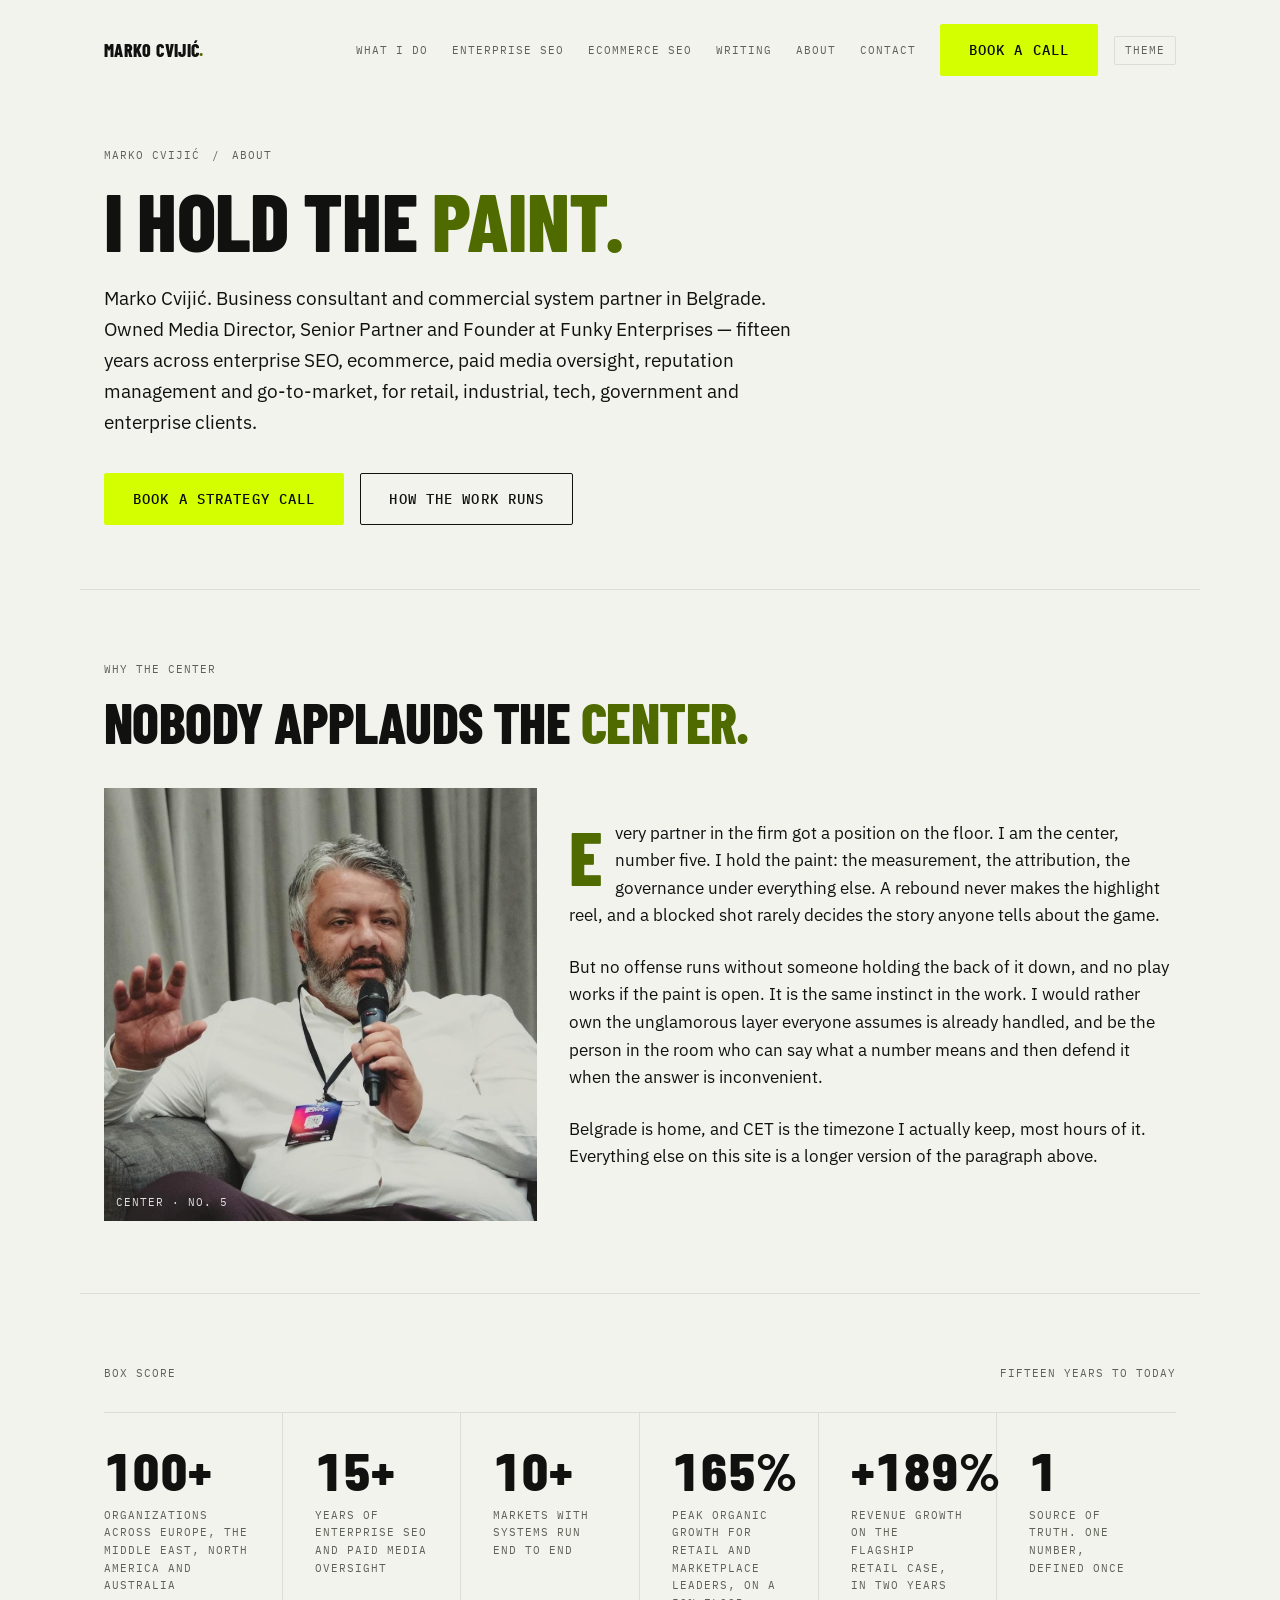
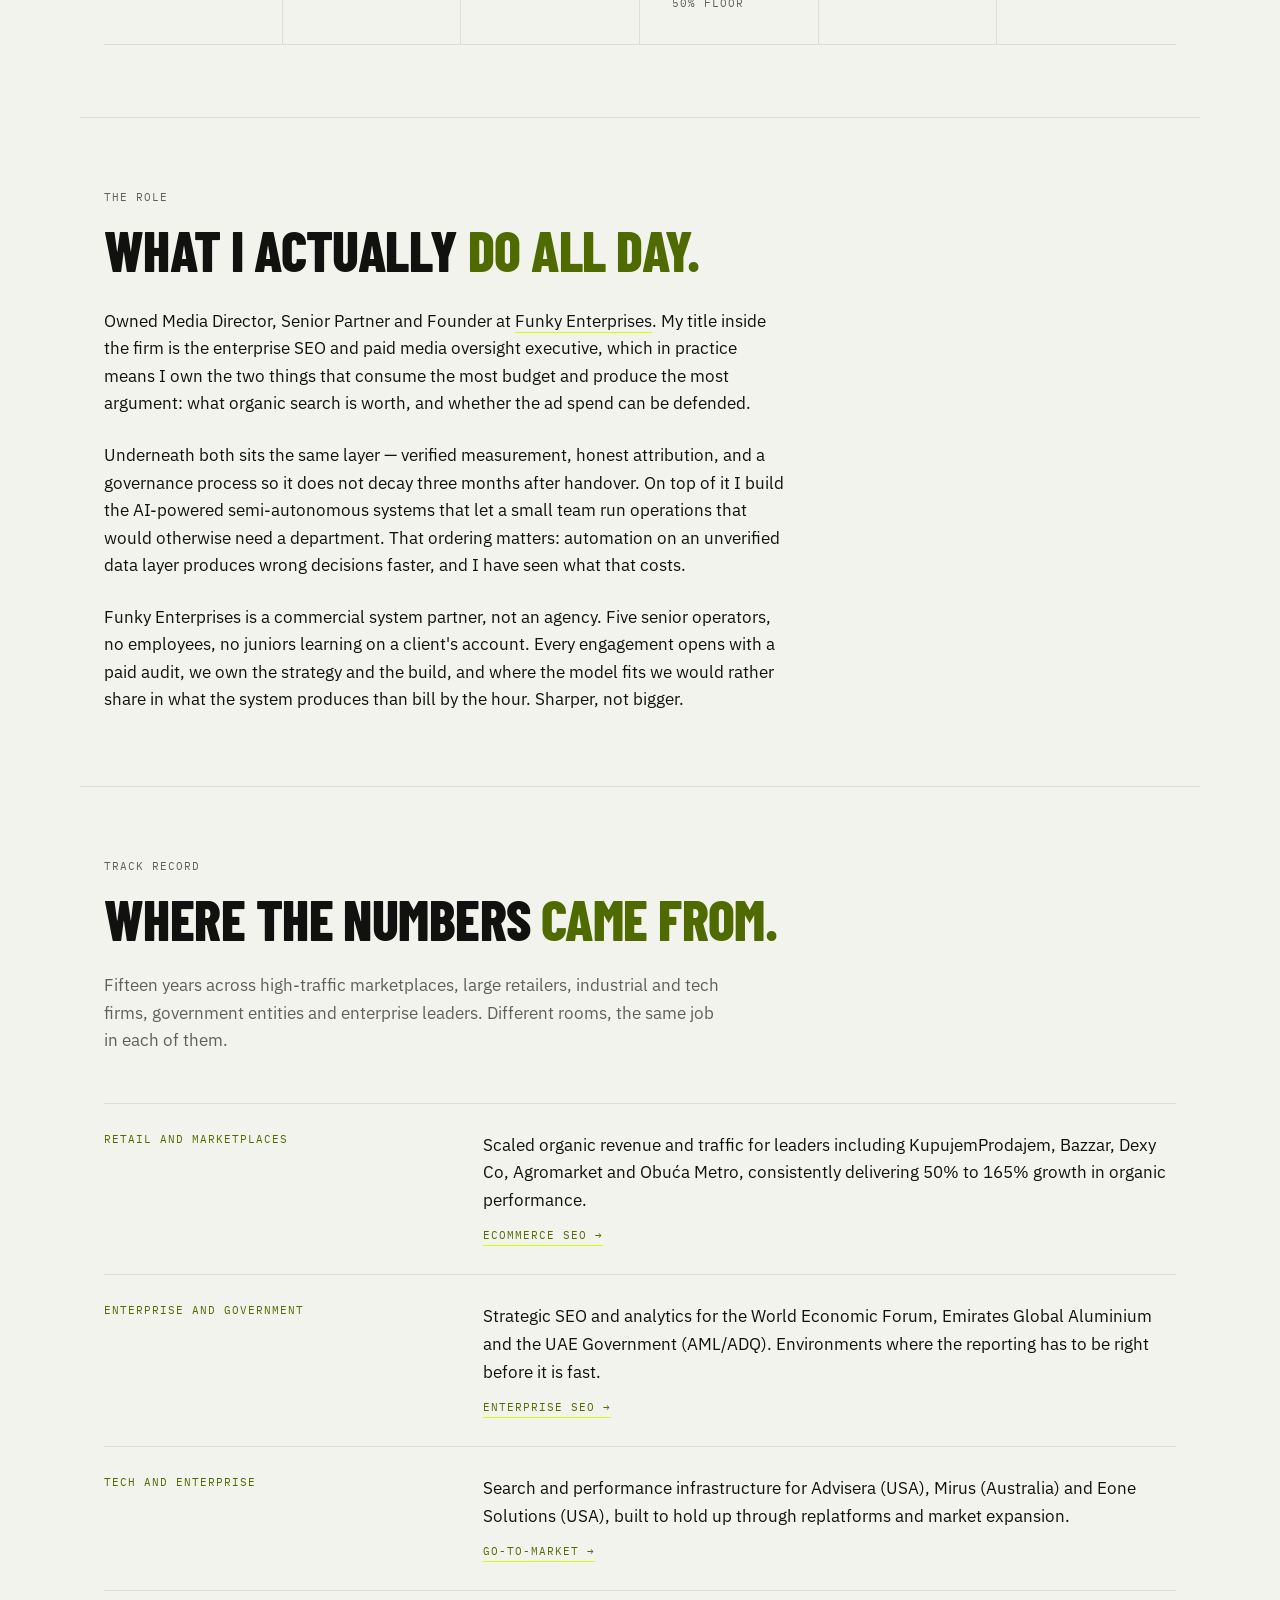
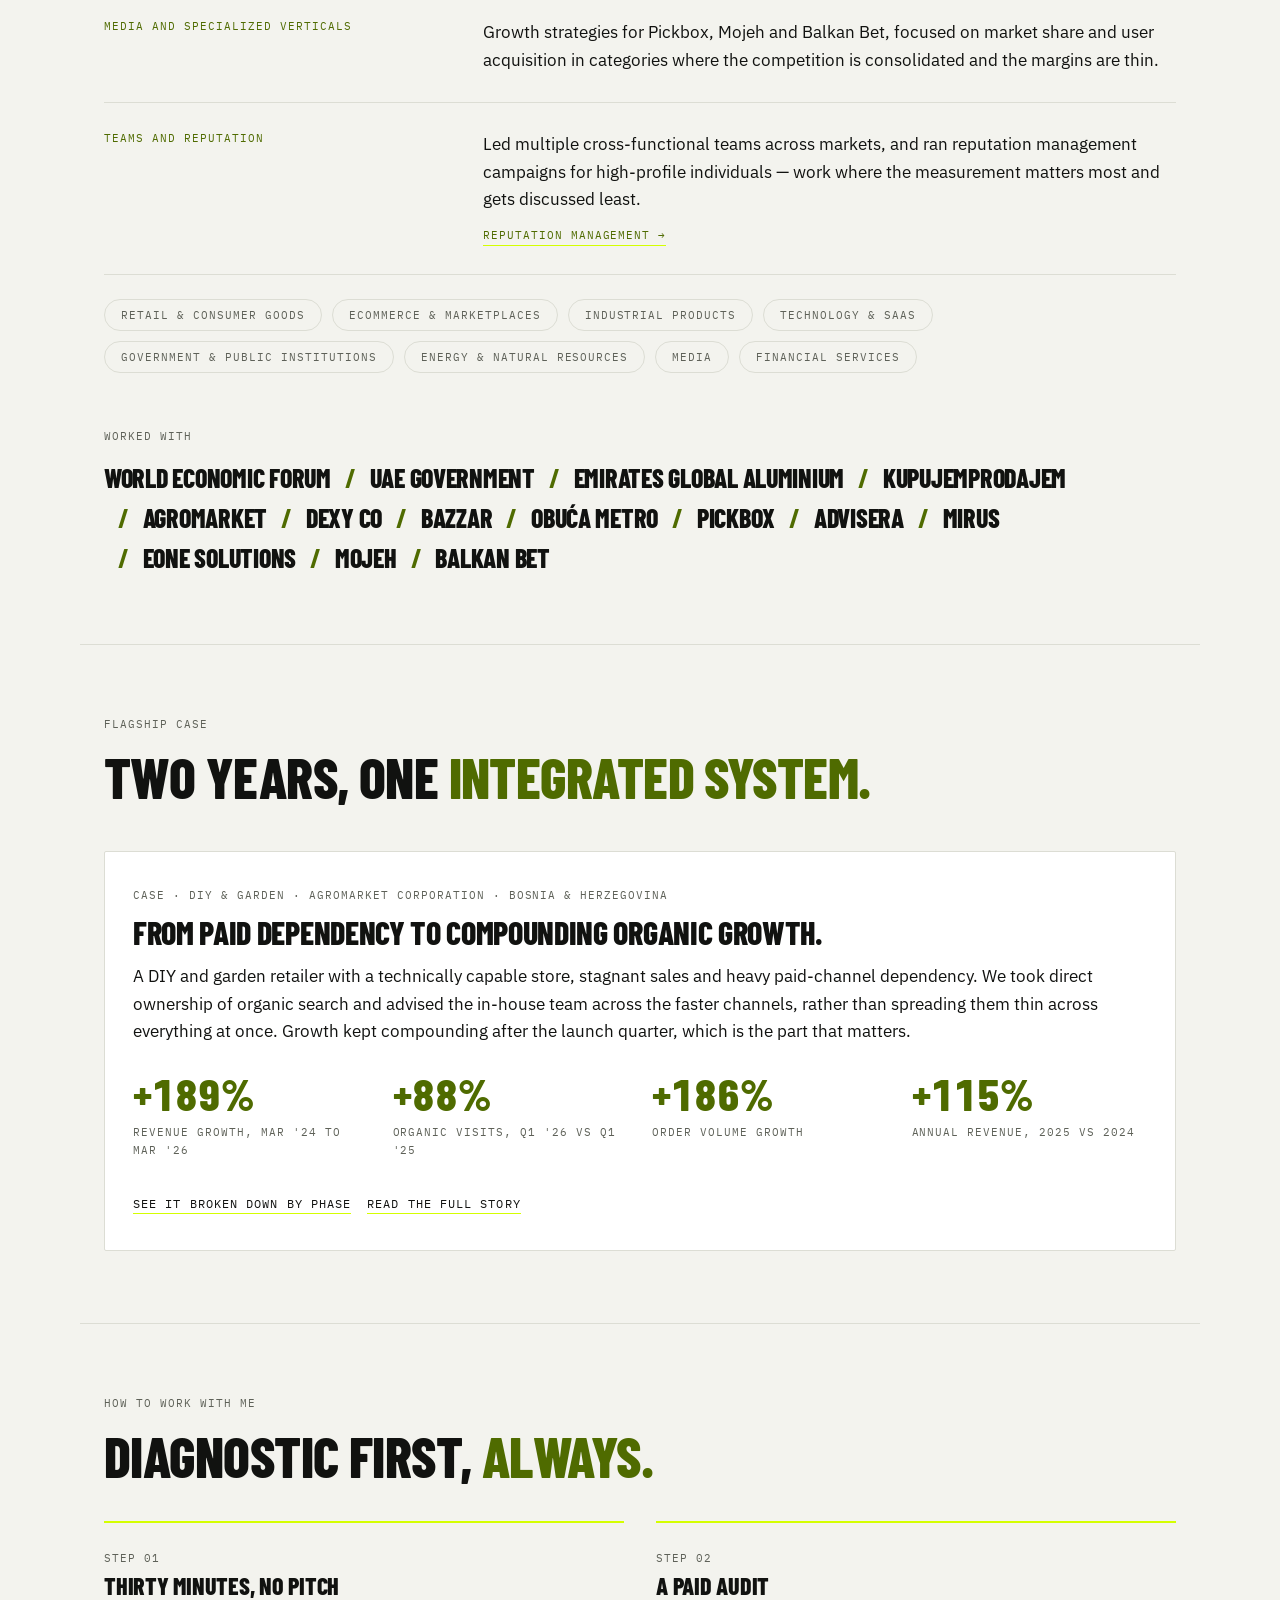
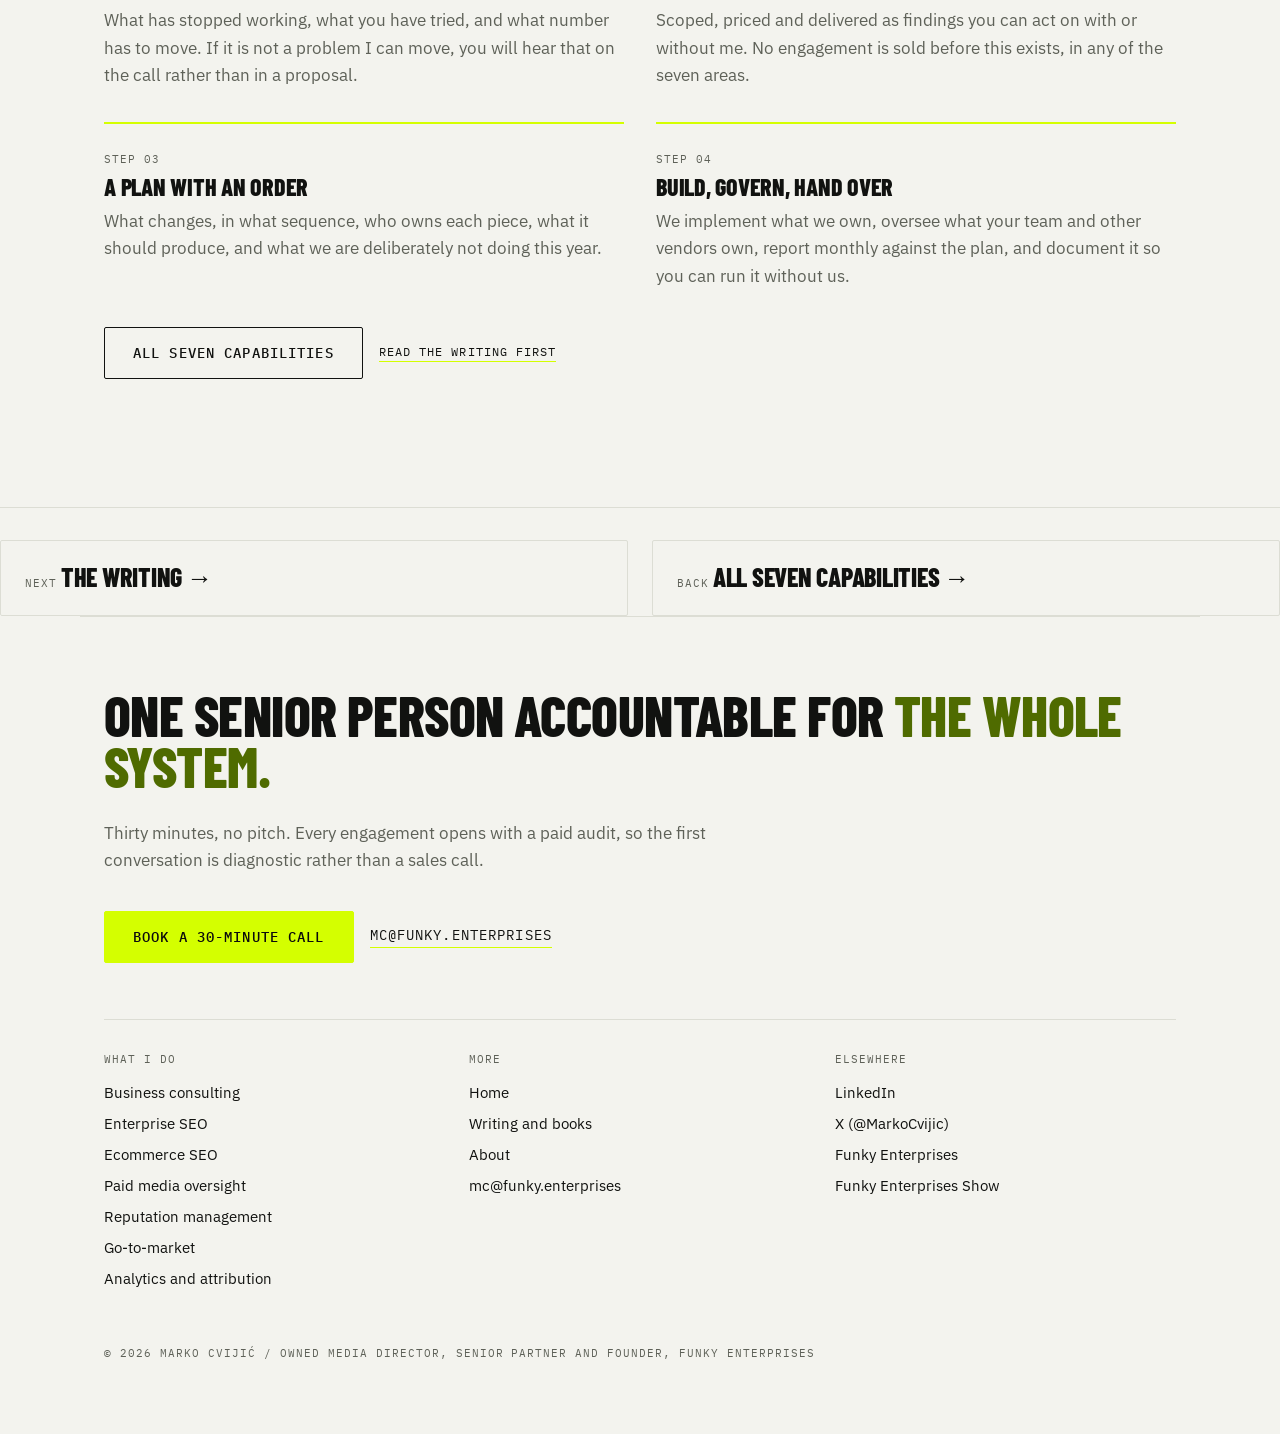
==== about/index.html @ 136ee8d8 "Split the single-pager into a real page architecture The homepage was carrying every capability, the" ====
<!DOCTYPE html>
<html lang="en">
<head>
<meta charset="utf-8">
<meta name="viewport" content="width=device-width, initial-scale=1">
<title>About Marko Cvijić — Owned Media Director, Funky Enterprises</title>
<meta name="author" content="Marko Cvijić">
<meta name="description" content="Marko Cvijić, business consultant and commercial system partner in Belgrade. Owned Media Director, Senior Partner and Founder at Funky Enterprises. Fifteen years, 100+ organizations, 10+ markets, including the World Economic Forum, the UAE Government and Emirates Global Aluminium.">
<link rel="canonical" href="https://markocvijic.co/about/">

<meta property="og:type" content="profile">
<meta property="og:site_name" content="Marko Cvijić">
<meta property="og:url" content="https://markocvijic.co/about/">
<meta property="og:title" content="About Marko Cvijić — Owned Media Director, Funky Enterprises">
<meta property="og:description" content="I hold the paint: the measurement, the attribution and the governance under everything else. Fifteen years across enterprise SEO, ecommerce, paid media oversight, reputation management and go-to-market.">
<meta property="og:image" content="https://markocvijic.co/assets/marko-cvijic.jpg">
<meta name="twitter:card" content="summary_large_image">
<meta name="twitter:site" content="@MarkoCvijic">
<meta name="twitter:creator" content="@MarkoCvijic">
<meta name="twitter:title" content="About Marko Cvijić — Owned Media Director, Funky Enterprises">
<meta name="twitter:description" content="I hold the paint: the measurement, the attribution and the governance under everything else. Fifteen years across enterprise SEO, ecommerce, paid media oversight, reputation management and go-to-market.">
<meta name="twitter:image" content="https://markocvijic.co/assets/marko-cvijic.jpg">

<script>
/* apply stored theme before first paint */
(function () {
  try {
    var t = localStorage.getItem("mc-theme");
    if (t === "light" || t === "dark") document.documentElement.setAttribute("data-theme", t);
  } catch (e) {}
})();
</script>

<link rel="icon" type="image/svg+xml" href="/favicon.svg">
<link rel="preconnect" href="https://fonts.googleapis.com">
<link rel="preconnect" href="https://fonts.gstatic.com" crossorigin>
<link rel="stylesheet" href="https://fonts.googleapis.com/css2?family=Barlow+Condensed:wght@700;800&family=IBM+Plex+Mono:wght@400;500&family=IBM+Plex+Sans:wght@400;500;600&display=swap">
<link rel="stylesheet" href="/styles.css">

<script type="application/ld+json">
{
  "@context": "https://schema.org",
  "@type": "Person",
  "name": "Marko Cvijić",
  "url": "https://markocvijic.co/",
  "image": "https://markocvijic.co/assets/marko-cvijic.jpg",
  "jobTitle": "Business Consultant, Commercial System Partner, Owned Media Director",
  "description": "Business consultant and commercial system partner. Enterprise SEO, ecommerce SEO, paid media oversight for large ad spends, reputation management for high-profile business figures, and go-to-market for industrial and tech firms.",
  "worksFor": {
    "@type": "Organization",
    "name": "Funky Enterprises",
    "url": "https://funky.enterprises"
  },
  "address": {
    "@type": "PostalAddress",
    "addressLocality": "Belgrade",
    "addressCountry": "RS"
  },
  "email": "mailto:mc@funky.enterprises",
  "knowsAbout": [
    "Business consulting",
    "Commercial system design",
    "Enterprise SEO",
    "Ecommerce SEO",
    "Paid media oversight and budget governance",
    "Reputation management",
    "Go-to-market strategy",
    "Analytics and revenue attribution",
    "AI-native marketing operations"
  ],
  "sameAs": [
    "https://www.linkedin.com/in/markocvijic/",
    "https://x.com/MarkoCvijic",
    "https://funky.enterprises/team/marko-cvijic"
  ]
}
</script>
</head>
<body>

<header class="wrap site-header">
  <a class="brand" href="/">Marko Cvijić<span class="lime">.</span></a>
  <button class="theme-toggle" type="button" id="theme-toggle" aria-label="Switch colour theme">Theme</button>
  <div class="header-right">
    <nav class="nav mono" aria-label="Primary">
      <a href="/#services">What I do</a>
      <a href="/enterprise-seo/">Enterprise SEO</a>
      <a href="/ecommerce-seo/">Ecommerce SEO</a>
      <a href="/writing/">Writing</a>
      <a href="/about/" aria-current="page">About</a>
      <a href="/#contact">Contact</a>
    </nav>
    <a class="btn btn-primary header-cta" href="https://calendly.com/funkyenterprises/30-minute-needs-assessment" target="_blank" rel="noopener noreferrer">Book a call</a>
  </div>
</header>

<main id="top">

  <!-- SUBHERO -->
  <section class="wrap subhero">
    <p class="mono crumb"><a href="/">Marko Cvijić</a> <span>/</span> <span>About</span></p>
    <h1 class="h subhero-title">I hold the <span class="lime">paint.</span></h1>
    <p class="body subhero-lede">Marko Cvijić. Business consultant and commercial system partner in Belgrade. Owned Media Director, Senior Partner and Founder at Funky Enterprises — fifteen years across enterprise SEO, ecommerce, paid media oversight, reputation management and go-to-market, for retail, industrial, tech, government and enterprise clients.</p>
    <div class="actions">
      <a class="btn btn-primary" href="https://calendly.com/funkyenterprises/30-minute-needs-assessment" target="_blank" rel="noopener noreferrer">Book a strategy call</a>
      <a class="btn btn-outline" href="/business-consulting/">How the work runs</a>
    </div>
  </section>
  <!-- WHY THE CENTER -->
  <section class="wrap section">
    <p class="mono eyebrow">Why the center</p>
    <h2 class="h section-title">Nobody applauds the <span class="lime">center.</span></h2>
    <div class="teaser">
      <figure class="portrait">
        <img src="/assets/marko-cvijic.jpg" alt="Marko Cvijić" width="800" height="800" loading="lazy">
        <figcaption class="mono">Center · No. 5</figcaption>
      </figure>
      <div class="body prose">
        <p class="dropcap">Every partner in the firm got a position on the floor. I am the center, number five. I hold the paint: the measurement, the attribution, the governance under everything else. A rebound never makes the highlight reel, and a blocked shot rarely decides the story anyone tells about the game.</p>
        <p>But no offense runs without someone holding the back of it down, and no play works if the paint is open. It is the same instinct in the work. I would rather own the unglamorous layer everyone assumes is already handled, and be the person in the room who can say what a number means and then defend it when the answer is inconvenient.</p>
        <p>Belgrade is home, and CET is the timezone I actually keep, most hours of it. Everything else on this site is a longer version of the paragraph above.</p>
      </div>
    </div>
  </section>

  <!-- BOX SCORE -->
  <section class="wrap section">
    <div class="section-meta">
      <span class="mono muted">Box score</span>
      <span class="mono muted">Fifteen years to today</span>
    </div>
    <div class="scores">
      <div class="score">
        <div class="score-value">100+</div>
        <p class="score-label mono">Organizations across Europe, the Middle East, North America and Australia</p>
      </div>
      <div class="score">
        <div class="score-value">15+</div>
        <p class="score-label mono">Years of enterprise SEO and paid media oversight</p>
      </div>
      <div class="score">
        <div class="score-value">10+</div>
        <p class="score-label mono">Markets with systems run end to end</p>
      </div>
      <div class="score">
        <div class="score-value">165%</div>
        <p class="score-label mono">Peak organic growth for retail and marketplace leaders, on a 50% floor</p>
      </div>
      <div class="score">
        <div class="score-value">+189%</div>
        <p class="score-label mono">Revenue growth on the flagship retail case, in two years</p>
      </div>
      <div class="score">
        <div class="score-value">1</div>
        <p class="score-label mono">Source of truth. One number, defined once</p>
      </div>
    </div>
  </section>

  <!-- THE ROLE -->
  <section class="wrap section">
    <p class="mono eyebrow">The role</p>
    <h2 class="h section-title">What I actually <span class="lime">do all day.</span></h2>
    <div class="body prose">
      <p>Owned Media Director, Senior Partner and Founder at <a class="inlink" href="https://funky.enterprises/" target="_blank" rel="noopener noreferrer">Funky Enterprises</a>. My title inside the firm is the enterprise SEO and paid media oversight executive, which in practice means I own the two things that consume the most budget and produce the most argument: what organic search is worth, and whether the ad spend can be defended.</p>
      <p>Underneath both sits the same layer — verified measurement, honest attribution, and a governance process so it does not decay three months after handover. On top of it I build the AI-powered semi-autonomous systems that let a small team run operations that would otherwise need a department. That ordering matters: automation on an unverified data layer produces wrong decisions faster, and I have seen what that costs.</p>
      <p>Funky Enterprises is a commercial system partner, not an agency. Five senior operators, no employees, no juniors learning on a client's account. Every engagement opens with a paid audit, we own the strategy and the build, and where the model fits we would rather share in what the system produces than bill by the hour. Sharper, not bigger.</p>
    </div>
  </section>

  <!-- TRACK RECORD -->
  <section id="proof" class="wrap section">
    <p class="mono eyebrow">Track record</p>
    <h2 class="h section-title">Where the numbers <span class="lime">came from.</span></h2>
    <p class="body muted lede">Fifteen years across high-traffic marketplaces, large retailers, industrial and tech firms, government entities and enterprise leaders. Different rooms, the same job in each of them.</p>
    <div class="rows">
      <div class="row">
        <div class="mono row-key">Retail and marketplaces</div>
        <p class="body">Scaled organic revenue and traffic for leaders including KupujemProdajem, Bazzar, Dexy Co, Agromarket and Obuća Metro, consistently delivering 50% to 165% growth in organic performance.</p>
        <a class="row-more" href="/ecommerce-seo/">Ecommerce SEO →</a>
      </div>
      <div class="row">
        <div class="mono row-key">Enterprise and government</div>
        <p class="body">Strategic SEO and analytics for the World Economic Forum, Emirates Global Aluminium and the UAE Government (AML/ADQ). Environments where the reporting has to be right before it is fast.</p>
        <a class="row-more" href="/enterprise-seo/">Enterprise SEO →</a>
      </div>
      <div class="row">
        <div class="mono row-key">Tech and enterprise</div>
        <p class="body">Search and performance infrastructure for Advisera (USA), Mirus (Australia) and Eone Solutions (USA), built to hold up through replatforms and market expansion.</p>
        <a class="row-more" href="/go-to-market/">Go-to-market →</a>
      </div>
      <div class="row">
        <div class="mono row-key">Media and specialized verticals</div>
        <p class="body">Growth strategies for Pickbox, Mojeh and Balkan Bet, focused on market share and user acquisition in categories where the competition is consolidated and the margins are thin.</p>
      </div>
      <div class="row">
        <div class="mono row-key">Teams and reputation</div>
        <p class="body">Led multiple cross-functional teams across markets, and ran reputation management campaigns for high-profile individuals — work where the measurement matters most and gets discussed least.</p>
        <a class="row-more" href="/reputation-management/">Reputation management →</a>
      </div>
    </div>

    <ul class="pills mono">
      <li class="pill">Retail &amp; consumer goods</li>
      <li class="pill">Ecommerce &amp; marketplaces</li>
      <li class="pill">Industrial products</li>
      <li class="pill">Technology &amp; SaaS</li>
      <li class="pill">Government &amp; public institutions</li>
      <li class="pill">Energy &amp; natural resources</li>
      <li class="pill">Media</li>
      <li class="pill">Financial services</li>
    </ul>

    <div class="clients">
      <p class="mono logo-row-label">Worked with</p>
      <ul class="h client-band">
        <li>World Economic Forum</li>
        <li>UAE Government</li>
        <li>Emirates Global Aluminium</li>
        <li>KupujemProdajem</li>
        <li>Agromarket</li>
        <li>Dexy Co</li>
        <li>Bazzar</li>
        <li>Obuća Metro</li>
        <li>Pickbox</li>
        <li>Advisera</li>
        <li>Mirus</li>
        <li>Eone Solutions</li>
        <li>Mojeh</li>
        <li>Balkan Bet</li>
      </ul>
    </div>
  </section>

  <!-- CASE -->
  <section class="wrap section">
    <p class="mono eyebrow">Flagship case</p>
    <h2 class="h section-title">Two years, one <span class="lime">integrated system.</span></h2>
    <div class="case">
      <p class="mono muted">Case · DIY &amp; Garden · Agromarket Corporation · Bosnia &amp; Herzegovina</p>
      <h3 class="h card-title">From paid dependency to compounding organic growth.</h3>
      <p class="body card-body">A DIY and garden retailer with a technically capable store, stagnant sales and heavy paid-channel dependency. We took direct ownership of organic search and advised the in-house team across the faster channels, rather than spreading them thin across everything at once. Growth kept compounding after the launch quarter, which is the part that matters.</p>
      <div class="case-stats">
        <div>
          <div class="case-stat-value">+189%</div>
          <p class="case-stat-label mono">Revenue growth, Mar '24 to Mar '26</p>
        </div>
        <div>
          <div class="case-stat-value">+88%</div>
          <p class="case-stat-label mono">Organic visits, Q1 '26 vs Q1 '25</p>
        </div>
        <div>
          <div class="case-stat-value">+186%</div>
          <p class="case-stat-label mono">Order volume growth</p>
        </div>
        <div>
          <div class="case-stat-value">+115%</div>
          <p class="case-stat-label mono">Annual revenue, 2025 vs 2024</p>
        </div>
      </div>
      <div class="actions">
        <a class="textlink" href="/ecommerce-seo/">See it broken down by phase</a>
        <a class="textlink" href="https://funky.enterprises/case-studies/diy-garden" target="_blank" rel="noopener noreferrer">Read the full story</a>
      </div>
    </div>
  </section>

  <!-- HOW TO WORK WITH ME -->
  <section class="wrap section">
    <p class="mono eyebrow">How to work with me</p>
    <h2 class="h section-title">Diagnostic first, <span class="lime">always.</span></h2>
    <div class="steps">
      <div class="step">
        <p class="mono step-num">Step 01</p>
        <h3 class="h step-title">Thirty minutes, no pitch</h3>
        <p class="body">What has stopped working, what you have tried, and what number has to move. If it is not a problem I can move, you will hear that on the call rather than in a proposal.</p>
      </div>
      <div class="step">
        <p class="mono step-num">Step 02</p>
        <h3 class="h step-title">A paid audit</h3>
        <p class="body">Scoped, priced and delivered as findings you can act on with or without me. No engagement is sold before this exists, in any of the seven areas.</p>
      </div>
      <div class="step">
        <p class="mono step-num">Step 03</p>
        <h3 class="h step-title">A plan with an order</h3>
        <p class="body">What changes, in what sequence, who owns each piece, what it should produce, and what we are deliberately not doing this year.</p>
      </div>
      <div class="step">
        <p class="mono step-num">Step 04</p>
        <h3 class="h step-title">Build, govern, hand over</h3>
        <p class="body">We implement what we own, oversee what your team and other vendors own, report monthly against the plan, and document it so you can run it without us.</p>
      </div>
    </div>
    <div class="actions">
      <a class="btn btn-outline" href="/#services">All seven capabilities</a>
      <a class="textlink" href="/writing/">Read the writing first</a>
    </div>
  </section>

    <div class="page-nav">
      <a href="/writing/">
        <span class="mono muted">Next</span>
        <span class="h page-nav-title">The writing →</span>
      </a>
      <a href="/#services">
        <span class="mono muted">Back</span>
        <span class="h page-nav-title">All seven capabilities →</span>
      </a>
    </div>

</main>

<footer id="contact" class="wrap site-footer">
  <h2 class="h footer-title">One senior person accountable for <span class="lime">the whole system.</span></h2>
  <p class="body muted lede">Thirty minutes, no pitch. Every engagement opens with a paid audit, so the first conversation is diagnostic rather than a sales call.</p>
  <div class="actions">
    <a class="btn btn-primary" href="https://calendly.com/funkyenterprises/30-minute-needs-assessment" target="_blank" rel="noopener noreferrer">Book a 30-minute call</a>
    <a class="footer-mail" href="mailto:mc@funky.enterprises">mc@funky.enterprises</a>
  </div>

  <div class="footer-cols">
    <div class="footer-col">
      <p class="mono footer-col-title">What I do</p>
      <ul>
        <li><a href="/business-consulting/">Business consulting</a></li>
        <li><a href="/enterprise-seo/">Enterprise SEO</a></li>
        <li><a href="/ecommerce-seo/">Ecommerce SEO</a></li>
        <li><a href="/paid-media-oversight/">Paid media oversight</a></li>
        <li><a href="/reputation-management/">Reputation management</a></li>
        <li><a href="/go-to-market/">Go-to-market</a></li>
        <li><a href="/analytics-attribution/">Analytics and attribution</a></li>
      </ul>
    </div>
    <div class="footer-col">
      <p class="mono footer-col-title">More</p>
      <ul>
        <li><a href="/">Home</a></li>
        <li><a href="/writing/">Writing and books</a></li>
        <li><a href="/about/">About</a></li>
        <li><a href="mailto:mc@funky.enterprises">mc@funky.enterprises</a></li>
      </ul>
    </div>
    <div class="footer-col">
      <p class="mono footer-col-title">Elsewhere</p>
      <ul>
        <li><a href="https://www.linkedin.com/in/markocvijic/" target="_blank" rel="noopener noreferrer">LinkedIn</a></li>
        <li><a href="https://x.com/MarkoCvijic" target="_blank" rel="noopener noreferrer">X (@MarkoCvijic)</a></li>
        <li><a href="https://funky.enterprises/" target="_blank" rel="noopener noreferrer">Funky Enterprises</a></li>
        <li><a href="https://www.youtube.com/channel/UC0qSXbNRgglmzqdhXdpuM3g" target="_blank" rel="noopener noreferrer">Funky Enterprises Show</a></li>
      </ul>
    </div>
  </div>

  <p class="mono copyright">© 2026 Marko Cvijić / Owned Media Director, Senior Partner and Founder, Funky Enterprises</p>
</footer>

<script>
(function () {
  var root = document.documentElement;
  var stored = null;
  try { stored = localStorage.getItem("mc-theme"); } catch (e) {}
  if (stored === "light" || stored === "dark") root.setAttribute("data-theme", stored);

  var btn = document.getElementById("theme-toggle");
  if (!btn) return;
  btn.addEventListener("click", function () {
    var current = root.getAttribute("data-theme");
    if (!current) {
      current = window.matchMedia("(prefers-color-scheme: light)").matches ? "light" : "dark";
    }
    var next = current === "dark" ? "light" : "dark";
    root.setAttribute("data-theme", next);
    try { localStorage.setItem("mc-theme", next); } catch (e) {}
  });
})();
</script>

</body>
</html>
---- styles.css ----
/* ==========================================================================
   markocvijic.co
   Marko Cvijic - Owned Media Director, Senior Partner & Founder,
   Funky Enterprises
   ========================================================================== */

/* --------------------------------------------------------------------------
   1. Tokens
   -------------------------------------------------------------------------- */

:root {
  --bg: #0b0b0c;
  --surface: #141517;
  --line: #26282b;
  --text: #f2f1eb;
  --muted: #a3a69b;
  --lime: #d4ff00;
  --lime-text: #d4ff00;
  --logo-filter: brightness(0) invert(1);

  --wrap: 1120px;
  --gutter: 24px;

  --font-head: "Barlow Condensed", "Arial Narrow", ui-sans-serif, sans-serif;
  --font-body: "IBM Plex Sans", ui-sans-serif, system-ui, sans-serif;
  --font-mono: "IBM Plex Mono", ui-monospace, "SFMono-Regular", monospace;
}

@media (prefers-color-scheme: light) {
  :root {
    --bg: #f3f3ee;
    --surface: #ffffff;
    --line: #dcddd4;
    --text: #111210;
    --muted: #5e6158;
    --lime: #d4ff00;
    --lime-text: #4f6b00;
    --logo-filter: brightness(0);
  }
}

/* explicit override via toggle */
:root[data-theme="dark"] {
  --bg: #0b0b0c;
  --surface: #141517;
  --line: #26282b;
  --text: #f2f1eb;
  --muted: #a3a69b;
  --lime-text: #d4ff00;
  --logo-filter: brightness(0) invert(1);
}

:root[data-theme="light"] {
  --bg: #f3f3ee;
  --surface: #ffffff;
  --line: #dcddd4;
  --text: #111210;
  --muted: #5e6158;
  --lime-text: #4f6b00;
  --logo-filter: brightness(0);
}

/* --------------------------------------------------------------------------
   2. Reset & base
   -------------------------------------------------------------------------- */

*,
*::before,
*::after {
  box-sizing: border-box;
}

html {
  scroll-behavior: smooth;
  -webkit-text-size-adjust: 100%;
}

body {
  margin: 0;
  min-height: 100vh;
  background-color: var(--bg);
  color: var(--text);
  font-family: var(--font-body);
  font-weight: 400;
  font-size: 16px;
  -webkit-font-smoothing: antialiased;
  -moz-osx-font-smoothing: grayscale;
}

img {
  display: block;
  max-width: 100%;
}

h1,
h2,
h3,
p,
ul,
ol,
figure {
  margin: 0;
}

ul {
  padding: 0;
  list-style: none;
}

a {
  color: inherit;
}

::selection {
  background: var(--lime);
  color: #0b0b0c;
}

:focus-visible {
  outline: 2px solid var(--lime);
  outline-offset: 3px;
}

/* --------------------------------------------------------------------------
   3. Typography primitives
   -------------------------------------------------------------------------- */

.h {
  font-family: var(--font-head);
  font-weight: 800;
  text-transform: uppercase;
  letter-spacing: -0.01em;
  line-height: 0.92;
}

.mono {
  font-family: var(--font-mono);
  font-size: 11px;
  text-transform: uppercase;
  letter-spacing: 0.09em;
}

.body {
  font-size: 17px;
  line-height: 1.62;
}

.small {
  font-size: 15px;
  line-height: 1.6;
}

.lime {
  color: var(--lime-text);
}

.muted {
  color: var(--muted);
}

.italic {
  font-style: italic;
}

.dropcap::first-letter {
  float: left;
  font-family: var(--font-head);
  font-weight: 800;
  font-size: 76px;
  line-height: 0.8;
  padding-top: 6px;
  padding-right: 12px;
  color: var(--lime-text);
}

/* --------------------------------------------------------------------------
   4. Layout
   -------------------------------------------------------------------------- */

.wrap {
  max-width: var(--wrap);
  margin: 0 auto;
  padding-left: var(--gutter);
  padding-right: var(--gutter);
}

.section {
  border-top: 1px solid var(--line);
  padding-top: 72px;
  padding-bottom: 72px;
  scroll-margin-top: 32px;
}

.eyebrow {
  color: var(--muted);
}

.section-title {
  margin-top: 20px;
  font-size: clamp(34px, 7vw, 56px);
}

.lede {
  margin-top: 28px;
  max-width: 62ch;
}

.prose {
  margin-top: 32px;
  max-width: 68ch;
}

.prose > p + p {
  margin-top: 24px;
}

/* --------------------------------------------------------------------------
   5. Buttons & links
   -------------------------------------------------------------------------- */

.btn {
  display: inline-flex;
  align-items: center;
  justify-content: center;
  min-height: 52px;
  padding: 0 28px;
  border-radius: 2px;
  font-family: var(--font-mono);
  font-size: 14px;
  font-weight: 500;
  line-height: 1;
  text-transform: uppercase;
  letter-spacing: 0.08em;
  text-decoration: none;
  transition: opacity 0.15s, background-color 0.15s, color 0.15s,
    border-color 0.15s, filter 0.15s;
}

.btn-primary {
  background: var(--lime);
  color: #0b0b0c;
  border: 1.5px solid var(--lime);
}

.btn-primary:hover {
  filter: brightness(0.92);
}

.btn-outline {
  border: 1.5px solid var(--text);
  color: var(--text);
}

.btn-outline:hover {
  border-color: var(--lime);
  color: var(--lime-text);
}

.textlink {
  font-family: var(--font-mono);
  font-size: 12px;
  text-transform: uppercase;
  letter-spacing: 0.09em;
  color: var(--text);
  text-decoration: none;
  border-bottom: 1px solid var(--lime);
  padding-bottom: 2px;
}

.textlink:hover {
  opacity: 0.7;
}

.inlink {
  color: var(--text);
  text-decoration: none;
  border-bottom: 1px solid var(--lime);
}

.inlink:hover {
  opacity: 0.7;
}

.actions {
  margin-top: 36px;
  display: flex;
  flex-wrap: wrap;
  align-items: center;
  gap: 16px;
}

/* --------------------------------------------------------------------------
   6. Header
   -------------------------------------------------------------------------- */

.site-header {
  display: flex;
  flex-wrap: wrap;
  align-items: center;
  justify-content: space-between;
  gap: 16px;
  padding-top: 24px;
  padding-bottom: 24px;
}

.brand {
  font-family: var(--font-head);
  font-weight: 800;
  text-transform: uppercase;
  letter-spacing: 0.02em;
  font-size: 18px;
  color: var(--text);
  text-decoration: none;
}

.brand {
  order: 1;
}

.theme-toggle {
  order: 2;
}

.header-right {
  order: 3;
  display: flex;
  flex-wrap: wrap;
  align-items: center;
  gap: 14px 24px;
  width: 100%;
}

.header-cta {
  display: none;
}

.nav {
  display: flex;
  flex-wrap: wrap;
  gap: 24px;
}

.nav a {
  color: var(--muted);
  text-decoration: none;
}

.nav a:hover {
  opacity: 0.7;
}

.theme-toggle {
  appearance: none;
  background: none;
  border: 1px solid var(--line);
  border-radius: 2px;
  color: var(--muted);
  cursor: pointer;
  font-family: var(--font-mono);
  font-size: 11px;
  letter-spacing: 0.09em;
  text-transform: uppercase;
  padding: 8px 10px;
  line-height: 1;
  transition: color 0.15s, border-color 0.15s;
}

.theme-toggle:hover {
  color: var(--text);
  border-color: var(--lime);
}

@media (min-width: 900px) {
  .header-right {
    order: 2;
    width: auto;
    margin-left: auto;
  }
  .theme-toggle {
    order: 3;
  }
  .header-cta {
    display: inline-flex;
  }
}

/* --------------------------------------------------------------------------
   7. Hero
   -------------------------------------------------------------------------- */

.hero {
  display: grid;
  grid-template-columns: 1fr;
  gap: 48px;
  border-top: 0;
  padding-top: 40px;
}

.hero-title {
  margin-top: 24px;
  font-size: clamp(44px, 9.2vw, 78px);
}

.hero-lede {
  margin-top: 28px;
  max-width: 54ch;
}

.hero-role {
  margin-top: 20px;
  max-width: 56ch;
  font-size: 15px;
  line-height: 1.65;
}

.hero-note {
  margin-top: 16px;
  line-height: 1.6;
  font-size: 12px;
}

.portrait {
  position: relative;
  width: 100%;
  aspect-ratio: 1 / 1;
  background: #000;
}

.portrait img {
  width: 100%;
  height: 100%;
  object-fit: cover;
}

.portrait figcaption {
  position: absolute;
  left: 12px;
  bottom: 12px;
  color: rgba(255, 255, 255, 0.85);
}

@media (min-width: 1000px) {
  .hero {
    grid-template-columns: 7fr 5fr;
    align-items: start;
    gap: 56px;
  }
}

/* --------------------------------------------------------------------------
   8. Box score
   -------------------------------------------------------------------------- */

.section-meta {
  display: flex;
  align-items: baseline;
  justify-content: space-between;
  gap: 16px;
}

.scores {
  margin-top: 32px;
  display: grid;
  grid-template-columns: repeat(2, minmax(0, 1fr));
  border-top: 1px solid var(--line);
}

.score {
  border-bottom: 1px solid var(--line);
  border-right: 1px solid var(--line);
  padding: 32px 16px;
}

.score:nth-child(2n) {
  border-right: 0;
}

.score:nth-child(2n + 1) {
  padding-left: 0;
}

.score-value {
  font-family: var(--font-head);
  font-weight: 800;
  text-transform: uppercase;
  line-height: 0.92;
  font-size: clamp(38px, 8vw, 54px);
  font-variant-numeric: tabular-nums;
}

.score-label {
  margin-top: 12px;
  max-width: 34ch;
  line-height: 1.6;
  color: var(--muted);
}

@media (min-width: 640px) {
  .scores {
    grid-template-columns: repeat(3, minmax(0, 1fr));
  }
  .score {
    padding-left: 32px;
    padding-right: 32px;
  }
  .score:nth-child(2n) {
    border-right: 1px solid var(--line);
  }
  .score:nth-child(3n) {
    border-right: 0;
  }
  .score:nth-child(2n + 1) {
    padding-left: 32px;
  }
  .score:nth-child(3n + 1) {
    padding-left: 0;
  }
}

@media (min-width: 1000px) {
  .scores {
    grid-template-columns: repeat(6, minmax(0, 1fr));
  }
  .score:nth-child(3n) {
    border-right: 1px solid var(--line);
  }
  .score:nth-child(6n) {
    border-right: 0;
  }
  .score:nth-child(3n + 1) {
    padding-left: 32px;
  }
  .score:nth-child(6n + 1) {
    padding-left: 0;
  }
}

/* client band */
.clients {
  margin-top: 56px;
}

.logo-row-label {
  color: var(--muted);
  margin-bottom: 20px;
}

.client-band {
  margin-top: 32px;
  display: flex;
  flex-wrap: wrap;
  align-items: baseline;
  gap: 10px 0;
  font-size: clamp(19px, 2.4vw, 26px);
  line-height: 1.15;
}

.clients .client-band {
  margin-top: 0;
}

.client-band li {
  display: inline-flex;
  align-items: baseline;
}

.client-band li + li::before {
  content: "/";
  color: var(--lime-text);
  margin: 0 14px;
  font-weight: 700;
}

/* --------------------------------------------------------------------------
   9. Discipline / definition rows
   -------------------------------------------------------------------------- */

.rows {
  margin-top: 48px;
  border-top: 1px solid var(--line);
}

.row {
  display: grid;
  grid-template-columns: 1fr;
  gap: 12px;
  padding: 28px 0;
  border-bottom: 1px solid var(--line);
}

.row-key {
  color: var(--lime-text);
}

@media (min-width: 700px) {
  .row {
    grid-template-columns: 4fr 8fr;
    gap: 0 32px;
  }

  /* keep the "read more" link under the description, not under the label */
  .row > .row-more {
    grid-column: 2;
  }
}

/* --------------------------------------------------------------------------
   10. Cards
   -------------------------------------------------------------------------- */

.cards {
  margin-top: 40px;
  display: grid;
  grid-template-columns: 1fr;
  gap: 24px;
}

@media (min-width: 800px) {
  .cards-2 {
    grid-template-columns: repeat(2, minmax(0, 1fr));
  }
  .cards-3 {
    grid-template-columns: repeat(3, minmax(0, 1fr));
  }
}

.card {
  background-color: var(--surface);
  border: 1px solid var(--line);
  border-radius: 2px;
  padding: 32px;
}

.card-accent {
  border-color: var(--lime);
}

.card-title {
  margin-top: 16px;
  font-size: 32px;
}

.card-body {
  margin-top: 16px;
}

.card-note {
  margin-top: 16px;
  color: var(--muted);
}

.callout {
  margin-top: 48px;
  background-color: var(--surface);
  border-left: 4px solid var(--lime);
  padding: 36px 28px;
}

.callout .actions {
  margin-top: 28px;
}

/* --------------------------------------------------------------------------
   11. Case highlight
   -------------------------------------------------------------------------- */

.case {
  margin-top: 48px;
  background-color: var(--surface);
  border: 1px solid var(--line);
  border-radius: 2px;
  padding: 36px 28px;
}

.case-stats {
  margin-top: 28px;
  display: grid;
  grid-template-columns: repeat(2, minmax(0, 1fr));
  gap: 28px 24px;
}

.case-stat-value {
  font-family: var(--font-head);
  font-weight: 800;
  font-size: 44px;
  line-height: 0.92;
  font-variant-numeric: tabular-nums;
  color: var(--lime-text);
}

.case-stat-label {
  margin-top: 10px;
  color: var(--muted);
  line-height: 1.6;
}

@media (min-width: 800px) {
  .case-stats {
    grid-template-columns: repeat(4, minmax(0, 1fr));
  }
}

/* --------------------------------------------------------------------------
   12. Writing list
   -------------------------------------------------------------------------- */

.writing-facts {
  color: var(--muted);
}

.writing-facts li + li {
  margin-top: 12px;
}

.posts {
  margin-top: 48px;
  border-top: 1px solid var(--line);
}

.post {
  display: flex;
  flex-wrap: wrap;
  align-items: baseline;
  justify-content: space-between;
  gap: 12px 24px;
  padding: 24px 0;
  border-bottom: 1px solid var(--line);
  color: var(--text);
  text-decoration: none;
  transition: opacity 0.15s;
}

.post:hover {
  opacity: 0.62;
}

.post-title {
  max-width: 62ch;
  font-size: clamp(22px, 3.4vw, 30px);
}

.post-meta {
  flex-shrink: 0;
  color: var(--muted);
}

/* --------------------------------------------------------------------------
   13. Footer
   -------------------------------------------------------------------------- */

.site-footer {
  border-top: 1px solid var(--line);
  padding-top: 72px;
  padding-bottom: 72px;
  scroll-margin-top: 32px;
}

.footer-title {
  font-size: clamp(34px, 7vw, 56px);
}

.footer-mail {
  display: inline-block;
  font-family: var(--font-mono);
  font-size: 14px;
  text-transform: uppercase;
  letter-spacing: 0.08em;
  color: var(--text);
  text-decoration: none;
  border-bottom: 1px solid var(--lime);
  padding-bottom: 3px;
}

.copyright {
  margin-top: 56px;
  color: var(--muted);
  line-height: 1.7;
}

/* --------------------------------------------------------------------------
   14. Service pages
   -------------------------------------------------------------------------- */

.crumb {
  display: flex;
  flex-wrap: wrap;
  gap: 8px 12px;
  color: var(--muted);
}

.crumb a {
  color: var(--muted);
  text-decoration: none;
}

.crumb a:hover {
  color: var(--lime-text);
}

.subhero {
  padding-top: 48px;
  padding-bottom: 64px;
}

.subhero-title {
  margin-top: 20px;
  font-size: clamp(40px, 8vw, 82px);
}

.subhero-lede {
  margin-top: 26px;
  max-width: 64ch;
  font-size: 19px;
}

/* inline "read more" link inside a discipline row */
.row-more {
  display: inline-flex;
  justify-self: start;
  align-items: center;
  gap: 8px;
  margin-top: 14px;
  font-family: var(--font-mono);
  font-size: 11px;
  text-transform: uppercase;
  letter-spacing: 0.09em;
  color: var(--lime-text);
  text-decoration: none;
  border-bottom: 1px solid var(--lime);
  padding-bottom: 3px;
}

.row-more:hover {
  opacity: 0.72;
}

/* grouped capability blocks */
.group {
  margin-top: 64px;
}

.group-head {
  display: flex;
  flex-wrap: wrap;
  align-items: baseline;
  gap: 8px 20px;
  padding-bottom: 16px;
  border-bottom: 1px solid var(--line);
}

.group-title {
  font-size: clamp(26px, 4vw, 38px);
}

.group-note {
  color: var(--muted);
}

.specs {
  margin-top: 32px;
  display: grid;
  grid-template-columns: 1fr;
  gap: 32px 40px;
}

.spec-key {
  font-size: 21px;
}

.spec p {
  margin-top: 10px;
  color: var(--muted);
}

@media (min-width: 700px) {
  .specs {
    grid-template-columns: repeat(2, minmax(0, 1fr));
  }
}

/* numbered operating rules */
.rules {
  margin-top: 40px;
  border-top: 1px solid var(--line);
}

.rule {
  display: grid;
  grid-template-columns: 38px 1fr;
  gap: 16px;
  align-items: start;
  padding: 20px 0;
  border-bottom: 1px solid var(--line);
}

.rule-num {
  padding-top: 4px;
  color: var(--lime-text);
}

/* numbered process steps */
.steps {
  margin-top: 40px;
  display: grid;
  grid-template-columns: 1fr;
  gap: 32px;
}

.step {
  border-top: 2px solid var(--lime);
  padding-top: 18px;
}

.step-num {
  color: var(--muted);
}

.step-title {
  margin-top: 10px;
  font-size: 24px;
}

.step p {
  margin-top: 10px;
  color: var(--muted);
}

@media (min-width: 800px) {
  .steps {
    grid-template-columns: repeat(2, minmax(0, 1fr));
  }
}

/* market pills */
.pills {
  margin-top: 24px;
  display: flex;
  flex-wrap: wrap;
  gap: 10px;
}

.pill {
  border: 1px solid var(--line);
  border-radius: 999px;
  padding: 8px 16px;
  color: var(--muted);
}

/* sibling-page navigation at the foot of a service page */
.page-nav {
  margin-top: 56px;
  padding-top: 32px;
  border-top: 1px solid var(--line);
  display: grid;
  grid-template-columns: 1fr;
  gap: 24px;
}

.page-nav a {
  text-decoration: none;
  color: var(--text);
  border: 1px solid var(--line);
  border-radius: 2px;
  padding: 24px;
  display: block;
  transition: border-color 0.15s;
}

.page-nav a:hover {
  border-color: var(--lime);
}

.page-nav-title {
  margin-top: 10px;
  font-size: 26px;
}

@media (min-width: 800px) {
  .page-nav {
    grid-template-columns: repeat(2, minmax(0, 1fr));
  }
}

/* --------------------------------------------------------------------------
   15. Service index, footer sitemap, teasers
   -------------------------------------------------------------------------- */

.svcs {
  margin-top: 40px;
  display: grid;
  grid-template-columns: 1fr;
  gap: 20px;
}

.svc {
  display: block;
  padding: 28px;
  background-color: var(--surface);
  border: 1px solid var(--line);
  border-radius: 2px;
  color: var(--text);
  text-decoration: none;
  transition: border-color 0.15s;
}

.svc:hover {
  border-color: var(--lime);
}

.svc-num {
  color: var(--muted);
}

.svc-title {
  margin-top: 10px;
  font-size: 26px;
}

.svc p {
  margin-top: 12px;
  color: var(--muted);
}

.svc-go {
  display: inline-block;
  margin-top: 18px;
  font-family: var(--font-mono);
  font-size: 11px;
  text-transform: uppercase;
  letter-spacing: 0.09em;
  color: var(--lime-text);
}

@media (min-width: 700px) {
  .svcs {
    grid-template-columns: repeat(2, minmax(0, 1fr));
  }
}

@media (min-width: 1040px) {
  .svcs {
    grid-template-columns: repeat(3, minmax(0, 1fr));
  }
}

/* footer sitemap */
.footer-cols {
  margin-top: 56px;
  padding-top: 32px;
  border-top: 1px solid var(--line);
  display: grid;
  grid-template-columns: 1fr;
  gap: 32px 24px;
}

.footer-col-title {
  margin-bottom: 16px;
  color: var(--muted);
}

.footer-col ul {
  display: grid;
  gap: 11px;
}

.footer-col a {
  font-size: 15px;
  color: var(--text);
  text-decoration: none;
}

.footer-col a:hover {
  color: var(--lime-text);
}

@media (min-width: 700px) {
  .footer-cols {
    grid-template-columns: repeat(3, minmax(0, 1fr));
  }
}

/* condensed block that points at a full page */
.teaser {
  margin-top: 40px;
  display: grid;
  grid-template-columns: 1fr;
  gap: 32px;
}

@media (min-width: 900px) {
  .teaser {
    grid-template-columns: 5fr 7fr;
  }
}

/* --------------------------------------------------------------------------
   16. Motion
   -------------------------------------------------------------------------- */

@media (prefers-reduced-motion: reduce) {
  html {
    scroll-behavior: auto;
  }
  * {
    transition: none !important;
  }
}
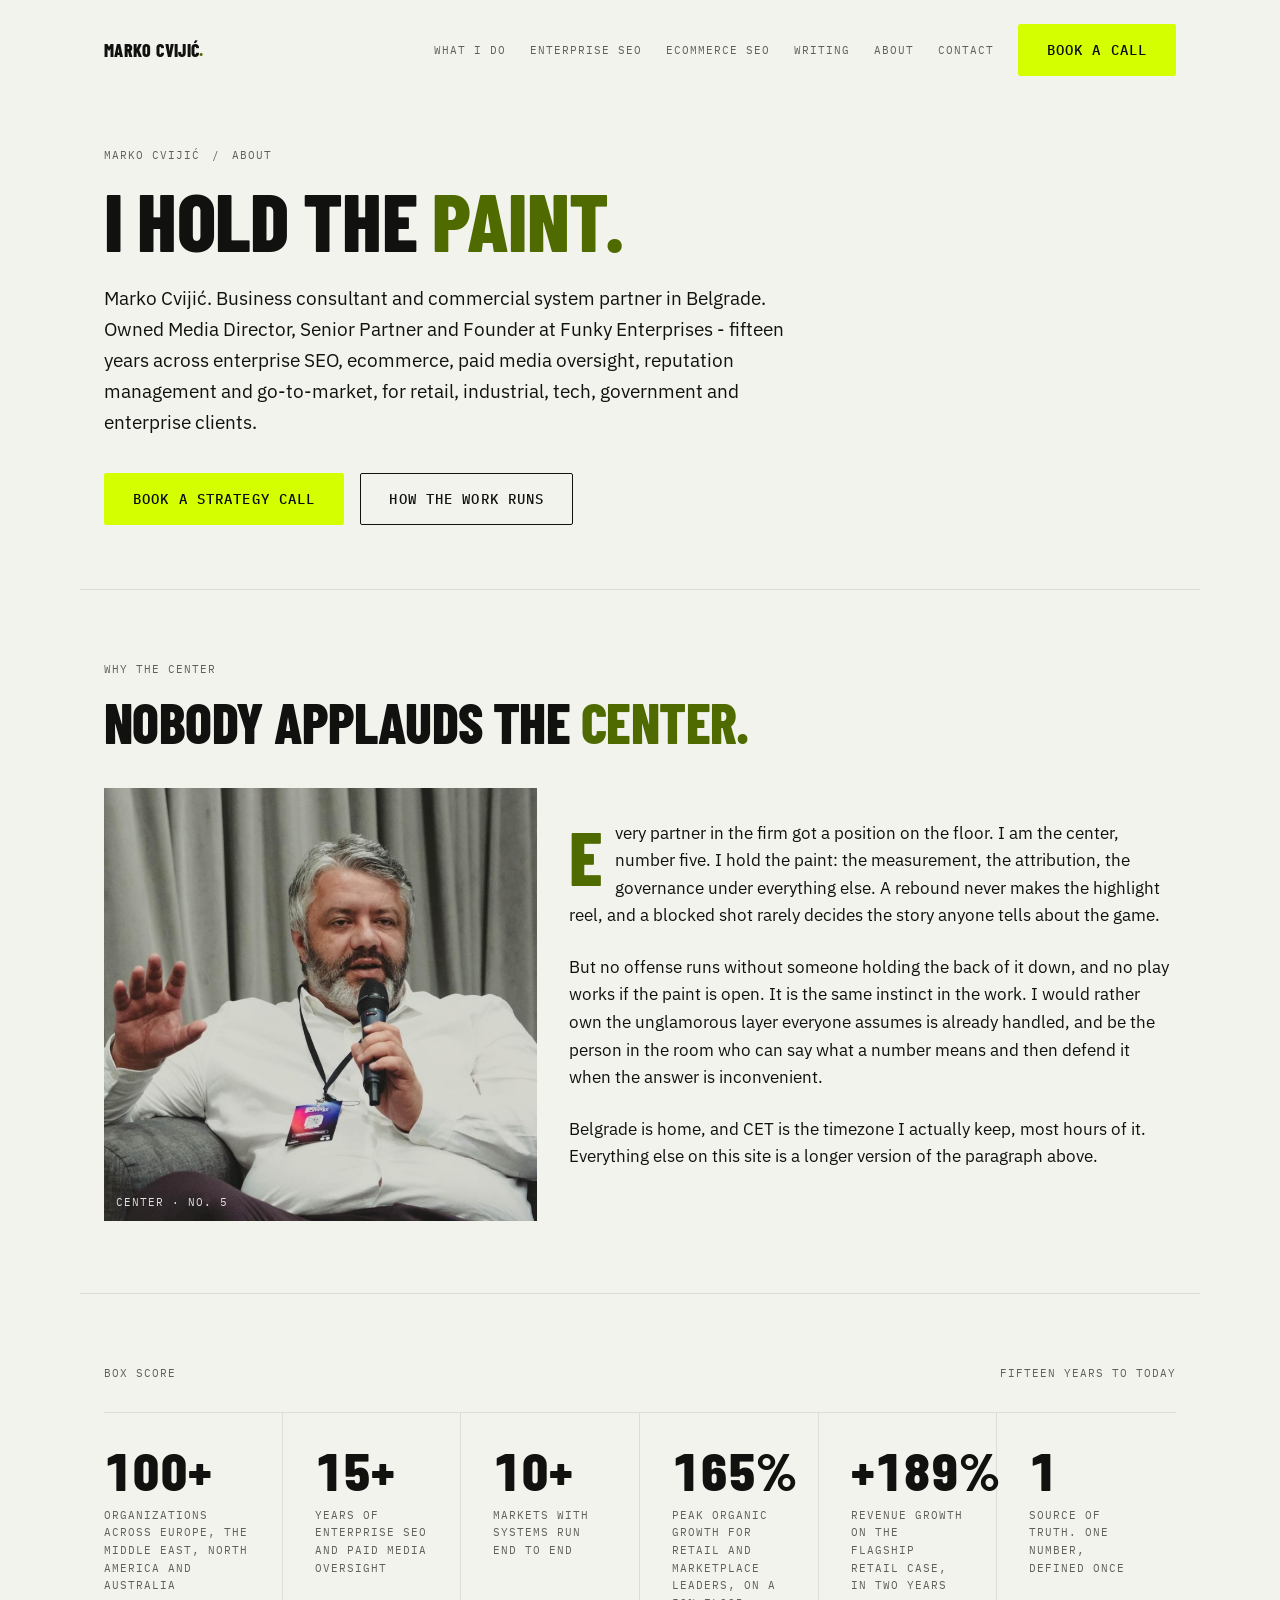
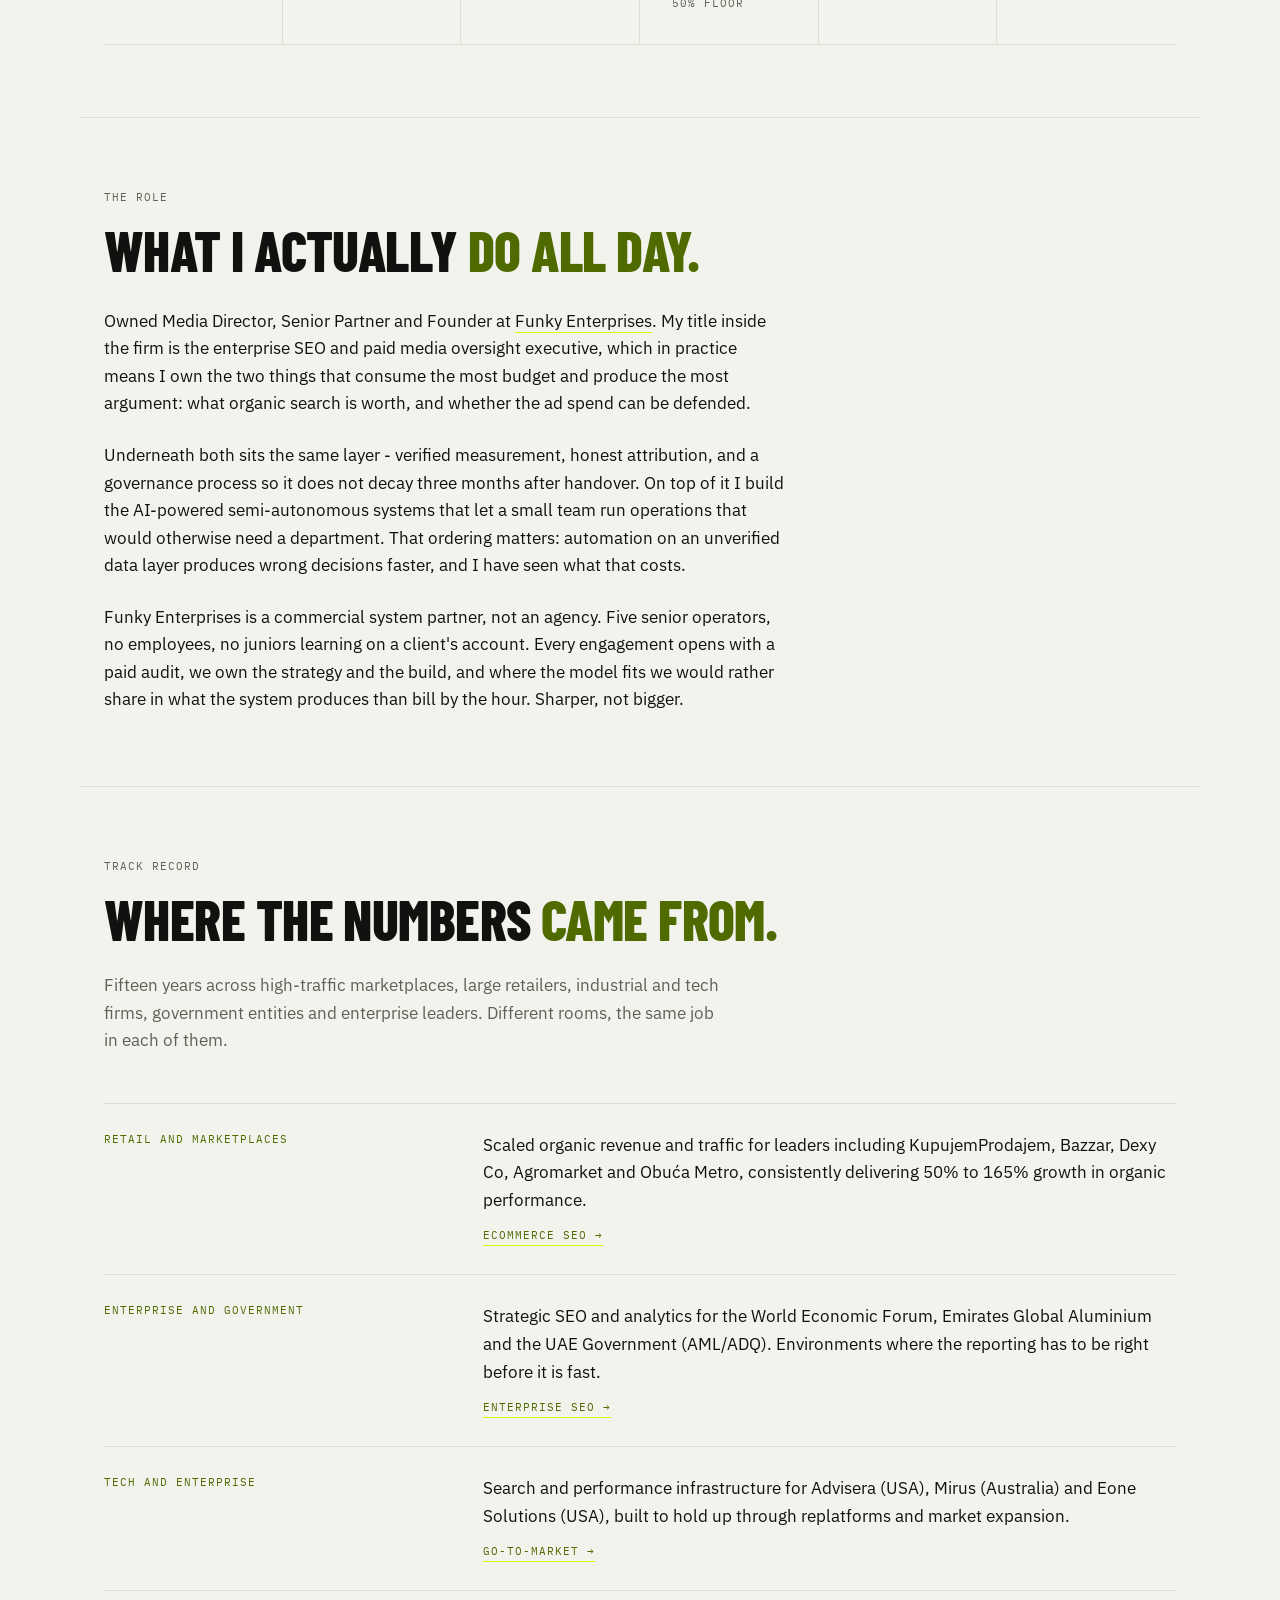
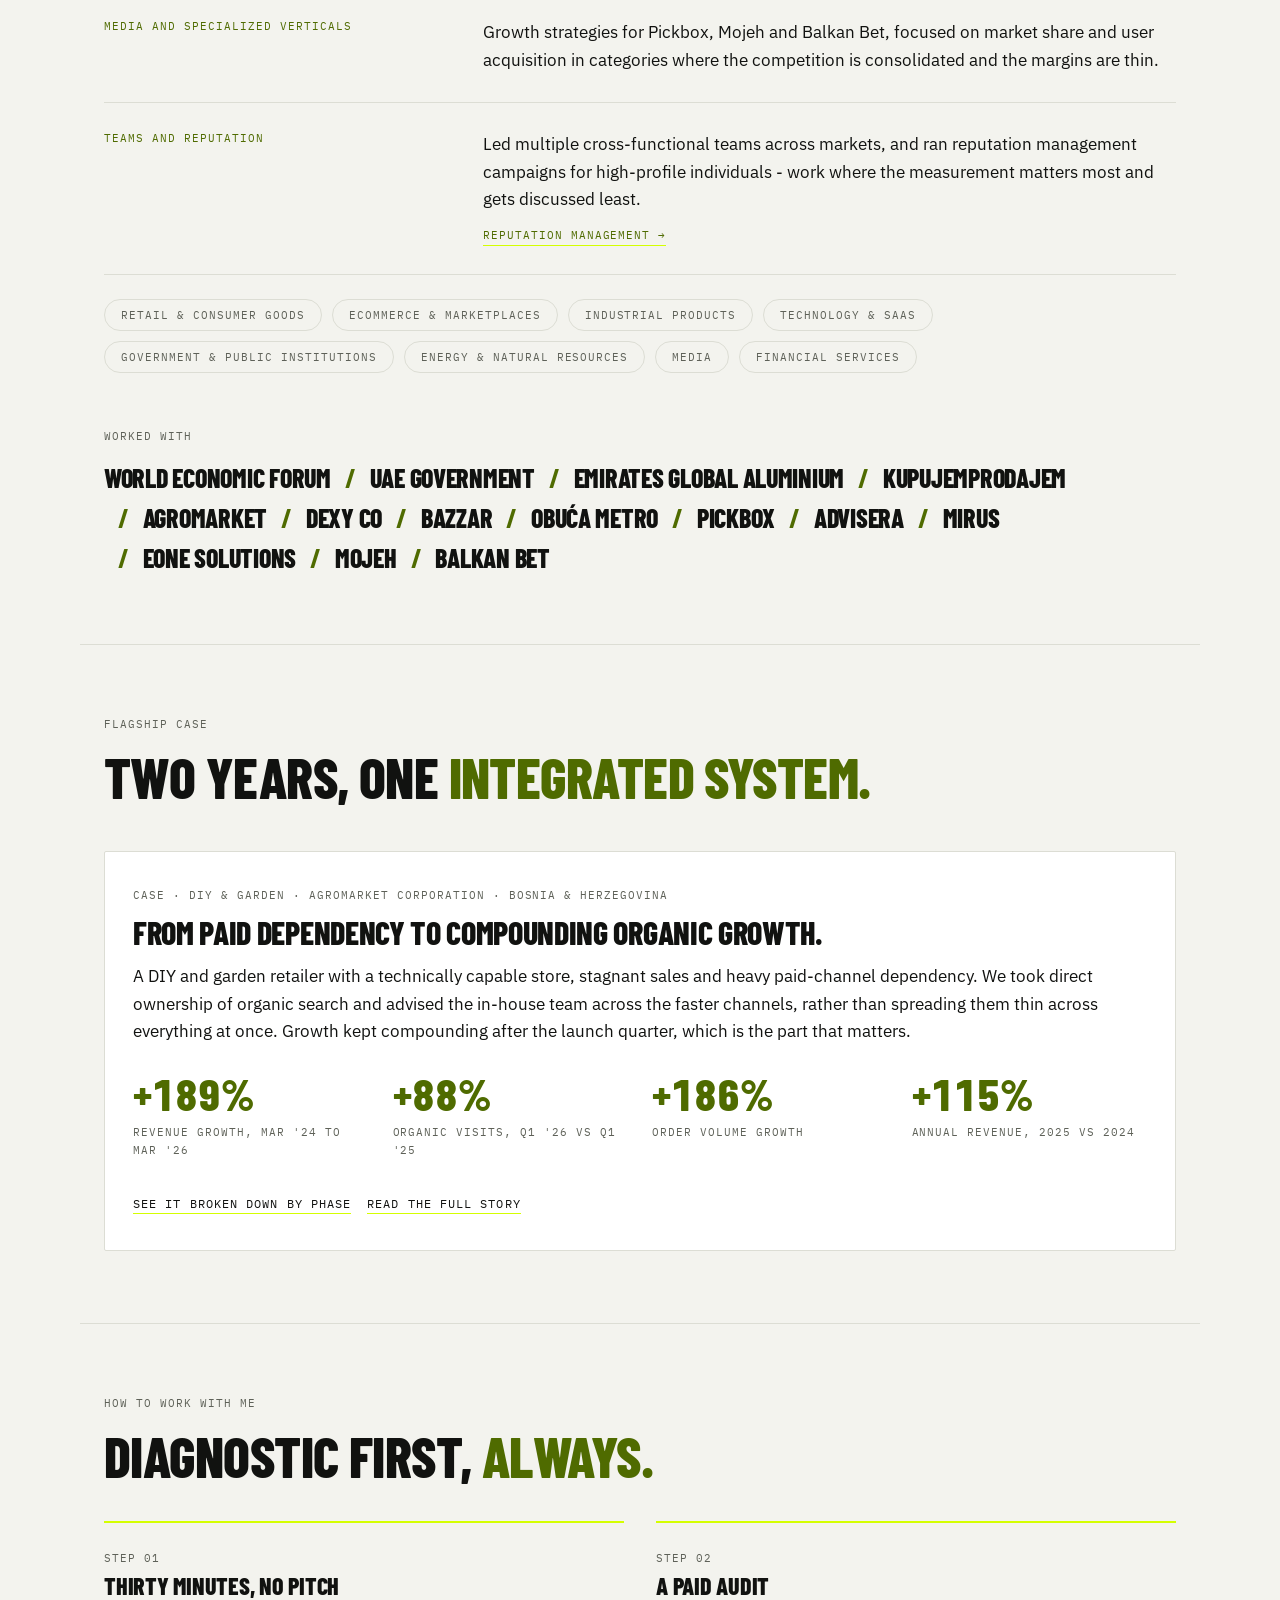
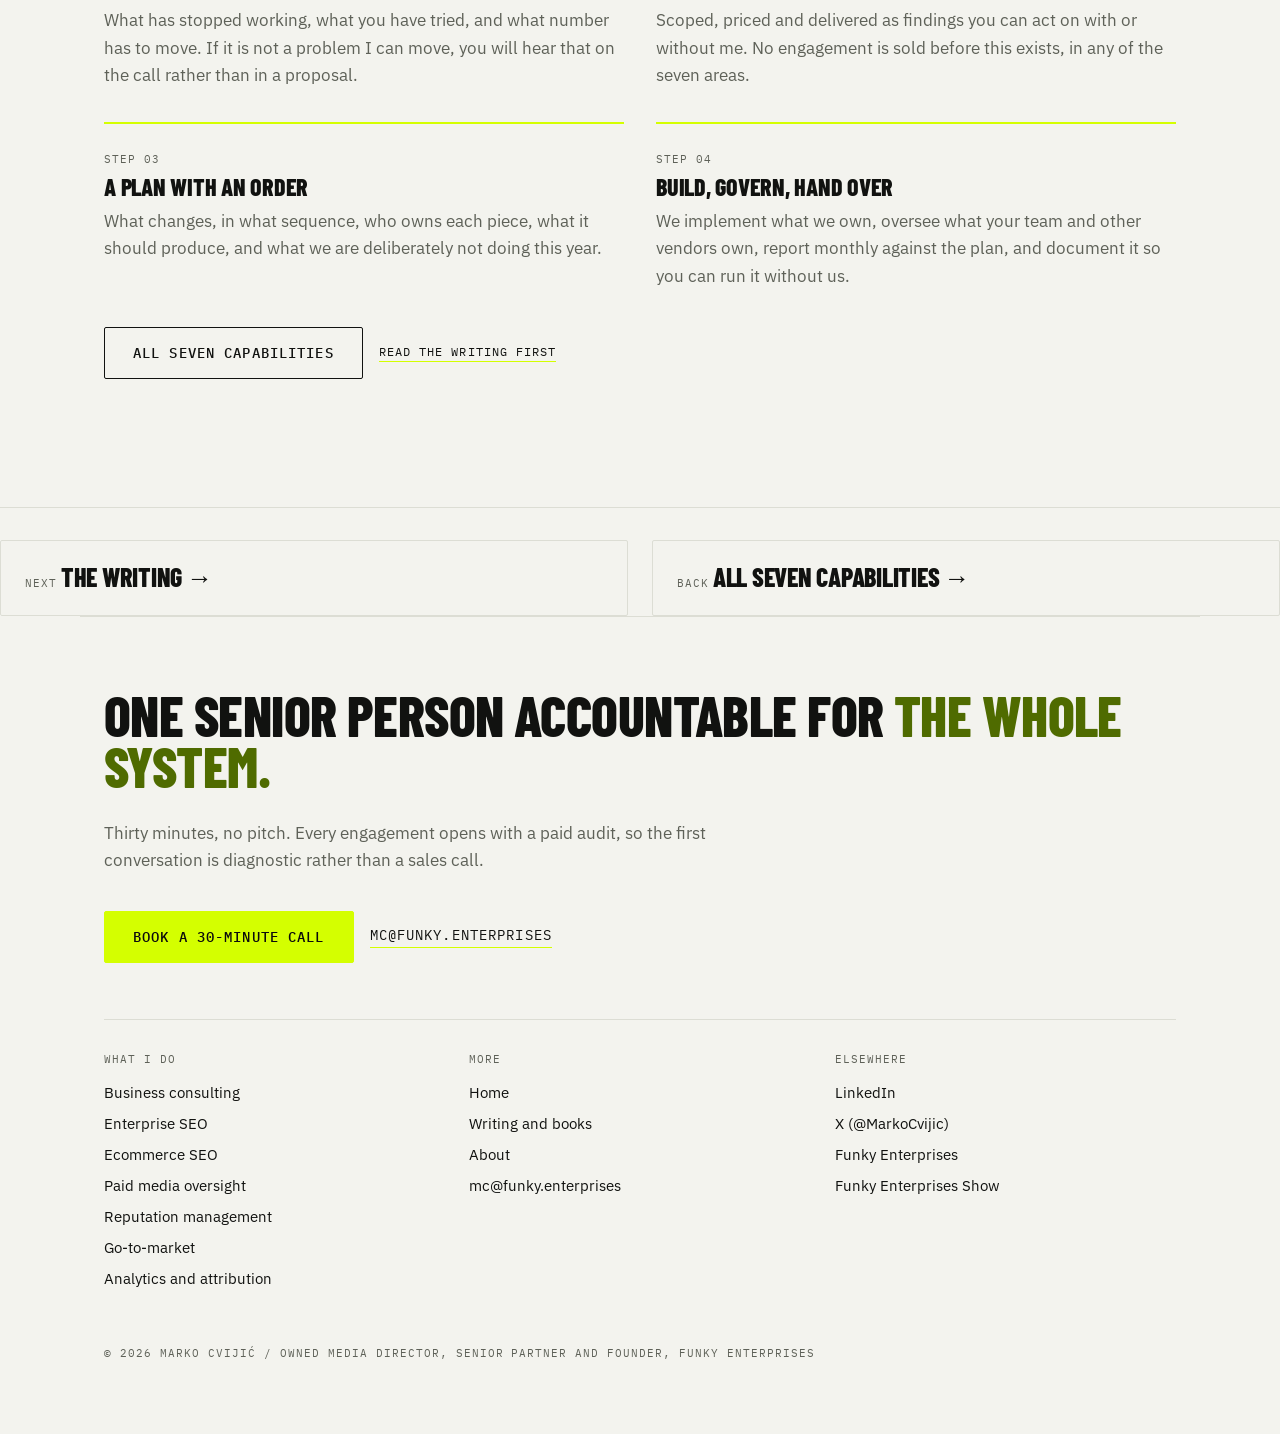
==== commit 4a7e3e0a: "Drop the dark theme, replace em dashes, upgrade http to https Four changes Marko asked for.  Light t" ====
--- a/about/index.html
+++ b/about/index.html
@@ -3,7 +3,8 @@
 <head>
 <meta charset="utf-8">
 <meta name="viewport" content="width=device-width, initial-scale=1">
-<title>About Marko Cvijić — Owned Media Director, Funky Enterprises</title>
+<meta name="color-scheme" content="light">
+<title>About Marko Cvijić - Owned Media Director, Funky Enterprises</title>
 <meta name="author" content="Marko Cvijić">
 <meta name="description" content="Marko Cvijić, business consultant and commercial system partner in Belgrade. Owned Media Director, Senior Partner and Founder at Funky Enterprises. Fifteen years, 100+ organizations, 10+ markets, including the World Economic Forum, the UAE Government and Emirates Global Aluminium.">
 <link rel="canonical" href="https://markocvijic.co/about/">
@@ -11,23 +12,25 @@
 <meta property="og:type" content="profile">
 <meta property="og:site_name" content="Marko Cvijić">
 <meta property="og:url" content="https://markocvijic.co/about/">
-<meta property="og:title" content="About Marko Cvijić — Owned Media Director, Funky Enterprises">
+<meta property="og:title" content="About Marko Cvijić - Owned Media Director, Funky Enterprises">
 <meta property="og:description" content="I hold the paint: the measurement, the attribution and the governance under everything else. Fifteen years across enterprise SEO, ecommerce, paid media oversight, reputation management and go-to-market.">
 <meta property="og:image" content="https://markocvijic.co/assets/marko-cvijic.jpg">
 <meta name="twitter:card" content="summary_large_image">
 <meta name="twitter:site" content="@MarkoCvijic">
 <meta name="twitter:creator" content="@MarkoCvijic">
-<meta name="twitter:title" content="About Marko Cvijić — Owned Media Director, Funky Enterprises">
+<meta name="twitter:title" content="About Marko Cvijić - Owned Media Director, Funky Enterprises">
 <meta name="twitter:description" content="I hold the paint: the measurement, the attribution and the governance under everything else. Fifteen years across enterprise SEO, ecommerce, paid media oversight, reputation management and go-to-market.">
 <meta name="twitter:image" content="https://markocvijic.co/assets/marko-cvijic.jpg">
 
 <script>
-/* apply stored theme before first paint */
+/* GitHub Pages cannot issue a server-side redirect, so push http to https here.
+   Remove once "Enforce HTTPS" is enabled in the repository Pages settings. */
 (function () {
-  try {
-    var t = localStorage.getItem("mc-theme");
-    if (t === "light" || t === "dark") document.documentElement.setAttribute("data-theme", t);
-  } catch (e) {}
+  var l = window.location;
+  if (l.protocol === "http:" && l.hostname.indexOf("localhost") === -1 &&
+      l.hostname !== "127.0.0.1") {
+    l.replace("https:" + l.href.substring(l.protocol.length));
+  }
 })();
 </script>
 
@@ -80,7 +83,6 @@
 
 <header class="wrap site-header">
   <a class="brand" href="/">Marko Cvijić<span class="lime">.</span></a>
-  <button class="theme-toggle" type="button" id="theme-toggle" aria-label="Switch colour theme">Theme</button>
   <div class="header-right">
     <nav class="nav mono" aria-label="Primary">
       <a href="/#services">What I do</a>
@@ -100,7 +102,7 @@
   <section class="wrap subhero">
     <p class="mono crumb"><a href="/">Marko Cvijić</a> <span>/</span> <span>About</span></p>
     <h1 class="h subhero-title">I hold the <span class="lime">paint.</span></h1>
-    <p class="body subhero-lede">Marko Cvijić. Business consultant and commercial system partner in Belgrade. Owned Media Director, Senior Partner and Founder at Funky Enterprises — fifteen years across enterprise SEO, ecommerce, paid media oversight, reputation management and go-to-market, for retail, industrial, tech, government and enterprise clients.</p>
+    <p class="body subhero-lede">Marko Cvijić. Business consultant and commercial system partner in Belgrade. Owned Media Director, Senior Partner and Founder at Funky Enterprises - fifteen years across enterprise SEO, ecommerce, paid media oversight, reputation management and go-to-market, for retail, industrial, tech, government and enterprise clients.</p>
     <div class="actions">
       <a class="btn btn-primary" href="https://calendly.com/funkyenterprises/30-minute-needs-assessment" target="_blank" rel="noopener noreferrer">Book a strategy call</a>
       <a class="btn btn-outline" href="/business-consulting/">How the work runs</a>
@@ -163,7 +165,7 @@
     <h2 class="h section-title">What I actually <span class="lime">do all day.</span></h2>
     <div class="body prose">
       <p>Owned Media Director, Senior Partner and Founder at <a class="inlink" href="https://funky.enterprises/" target="_blank" rel="noopener noreferrer">Funky Enterprises</a>. My title inside the firm is the enterprise SEO and paid media oversight executive, which in practice means I own the two things that consume the most budget and produce the most argument: what organic search is worth, and whether the ad spend can be defended.</p>
-      <p>Underneath both sits the same layer — verified measurement, honest attribution, and a governance process so it does not decay three months after handover. On top of it I build the AI-powered semi-autonomous systems that let a small team run operations that would otherwise need a department. That ordering matters: automation on an unverified data layer produces wrong decisions faster, and I have seen what that costs.</p>
+      <p>Underneath both sits the same layer - verified measurement, honest attribution, and a governance process so it does not decay three months after handover. On top of it I build the AI-powered semi-autonomous systems that let a small team run operations that would otherwise need a department. That ordering matters: automation on an unverified data layer produces wrong decisions faster, and I have seen what that costs.</p>
       <p>Funky Enterprises is a commercial system partner, not an agency. Five senior operators, no employees, no juniors learning on a client's account. Every engagement opens with a paid audit, we own the strategy and the build, and where the model fits we would rather share in what the system produces than bill by the hour. Sharper, not bigger.</p>
     </div>
   </section>
@@ -195,7 +197,7 @@
       </div>
       <div class="row">
         <div class="mono row-key">Teams and reputation</div>
-        <p class="body">Led multiple cross-functional teams across markets, and ran reputation management campaigns for high-profile individuals — work where the measurement matters most and gets discussed least.</p>
+        <p class="body">Led multiple cross-functional teams across markets, and ran reputation management campaigns for high-profile individuals - work where the measurement matters most and gets discussed least.</p>
         <a class="row-more" href="/reputation-management/">Reputation management →</a>
       </div>
     </div>
@@ -354,26 +356,5 @@
   <p class="mono copyright">© 2026 Marko Cvijić / Owned Media Director, Senior Partner and Founder, Funky Enterprises</p>
 </footer>
 
-<script>
-(function () {
-  var root = document.documentElement;
-  var stored = null;
-  try { stored = localStorage.getItem("mc-theme"); } catch (e) {}
-  if (stored === "light" || stored === "dark") root.setAttribute("data-theme", stored);
-
-  var btn = document.getElementById("theme-toggle");
-  if (!btn) return;
-  btn.addEventListener("click", function () {
-    var current = root.getAttribute("data-theme");
-    if (!current) {
-      current = window.matchMedia("(prefers-color-scheme: light)").matches ? "light" : "dark";
-    }
-    var next = current === "dark" ? "light" : "dark";
-    root.setAttribute("data-theme", next);
-    try { localStorage.setItem("mc-theme", next); } catch (e) {}
-  });
-})();
-</script>
-
 </body>
 </html>
--- a/styles.css
+++ b/styles.css
@@ -9,55 +9,21 @@
    -------------------------------------------------------------------------- */
 
 :root {
-  --bg: #0b0b0c;
-  --surface: #141517;
-  --line: #26282b;
-  --text: #f2f1eb;
-  --muted: #a3a69b;
-  --lime: #d4ff00;
-  --lime-text: #d4ff00;
-  --logo-filter: brightness(0) invert(1);
-
-  --wrap: 1120px;
-  --gutter: 24px;
-
-  --font-head: "Barlow Condensed", "Arial Narrow", ui-sans-serif, sans-serif;
-  --font-body: "IBM Plex Sans", ui-sans-serif, system-ui, sans-serif;
-  --font-mono: "IBM Plex Mono", ui-monospace, "SFMono-Regular", monospace;
-}
-
-@media (prefers-color-scheme: light) {
-  :root {
-    --bg: #f3f3ee;
-    --surface: #ffffff;
-    --line: #dcddd4;
-    --text: #111210;
-    --muted: #5e6158;
-    --lime: #d4ff00;
-    --lime-text: #4f6b00;
-    --logo-filter: brightness(0);
-  }
-}
-
-/* explicit override via toggle */
-:root[data-theme="dark"] {
-  --bg: #0b0b0c;
-  --surface: #141517;
-  --line: #26282b;
-  --text: #f2f1eb;
-  --muted: #a3a69b;
-  --lime-text: #d4ff00;
-  --logo-filter: brightness(0) invert(1);
-}
-
-:root[data-theme="light"] {
   --bg: #f3f3ee;
   --surface: #ffffff;
   --line: #dcddd4;
   --text: #111210;
   --muted: #5e6158;
+  --lime: #d4ff00;
   --lime-text: #4f6b00;
   --logo-filter: brightness(0);
+
+  --wrap: 1120px;
+  --gutter: 24px;
+
+  --font-head: "Barlow Condensed", "Arial Narrow", ui-sans-serif, sans-serif;
+  --font-body: "IBM Plex Sans", ui-sans-serif, system-ui, sans-serif;
+  --font-mono: "IBM Plex Mono", ui-monospace, "SFMono-Regular", monospace;
 }
 
 /* --------------------------------------------------------------------------
@@ -313,16 +279,7 @@
   text-decoration: none;
 }
 
-.brand {
-  order: 1;
-}
-
-.theme-toggle {
-  order: 2;
-}
-
 .header-right {
-  order: 3;
   display: flex;
   flex-wrap: wrap;
   align-items: center;
@@ -349,35 +306,10 @@
   opacity: 0.7;
 }
 
-.theme-toggle {
-  appearance: none;
-  background: none;
-  border: 1px solid var(--line);
-  border-radius: 2px;
-  color: var(--muted);
-  cursor: pointer;
-  font-family: var(--font-mono);
-  font-size: 11px;
-  letter-spacing: 0.09em;
-  text-transform: uppercase;
-  padding: 8px 10px;
-  line-height: 1;
-  transition: color 0.15s, border-color 0.15s;
-}
-
-.theme-toggle:hover {
-  color: var(--text);
-  border-color: var(--lime);
-}
-
 @media (min-width: 900px) {
   .header-right {
-    order: 2;
     width: auto;
     margin-left: auto;
-  }
-  .theme-toggle {
-    order: 3;
   }
   .header-cta {
     display: inline-flex;
@@ -406,10 +338,16 @@
   max-width: 54ch;
 }
 
+/* portrait plus the credit line that sits under it */
+.hero-aside {
+  display: grid;
+  gap: 18px;
+  align-content: start;
+}
+
 .hero-role {
-  margin-top: 20px;
   max-width: 56ch;
-  font-size: 15px;
+  font-size: 14px;
   line-height: 1.65;
 }
 
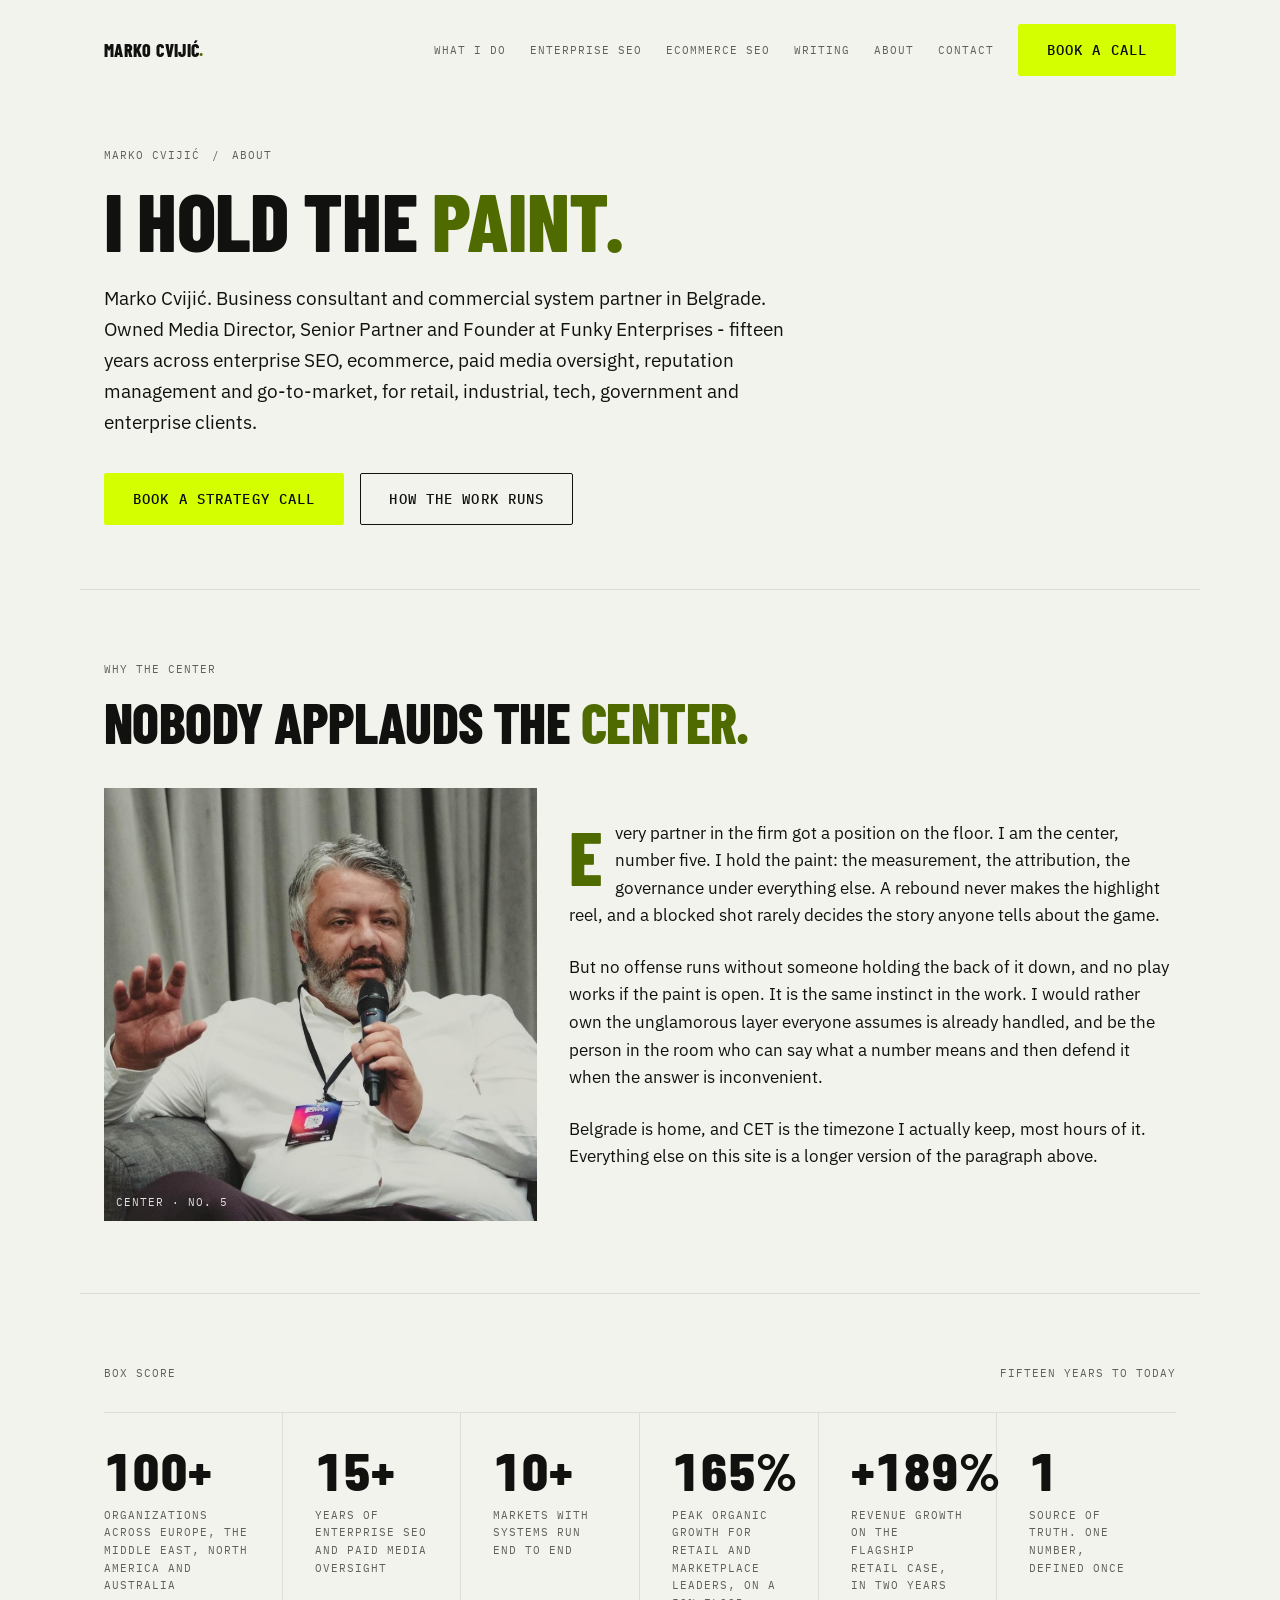
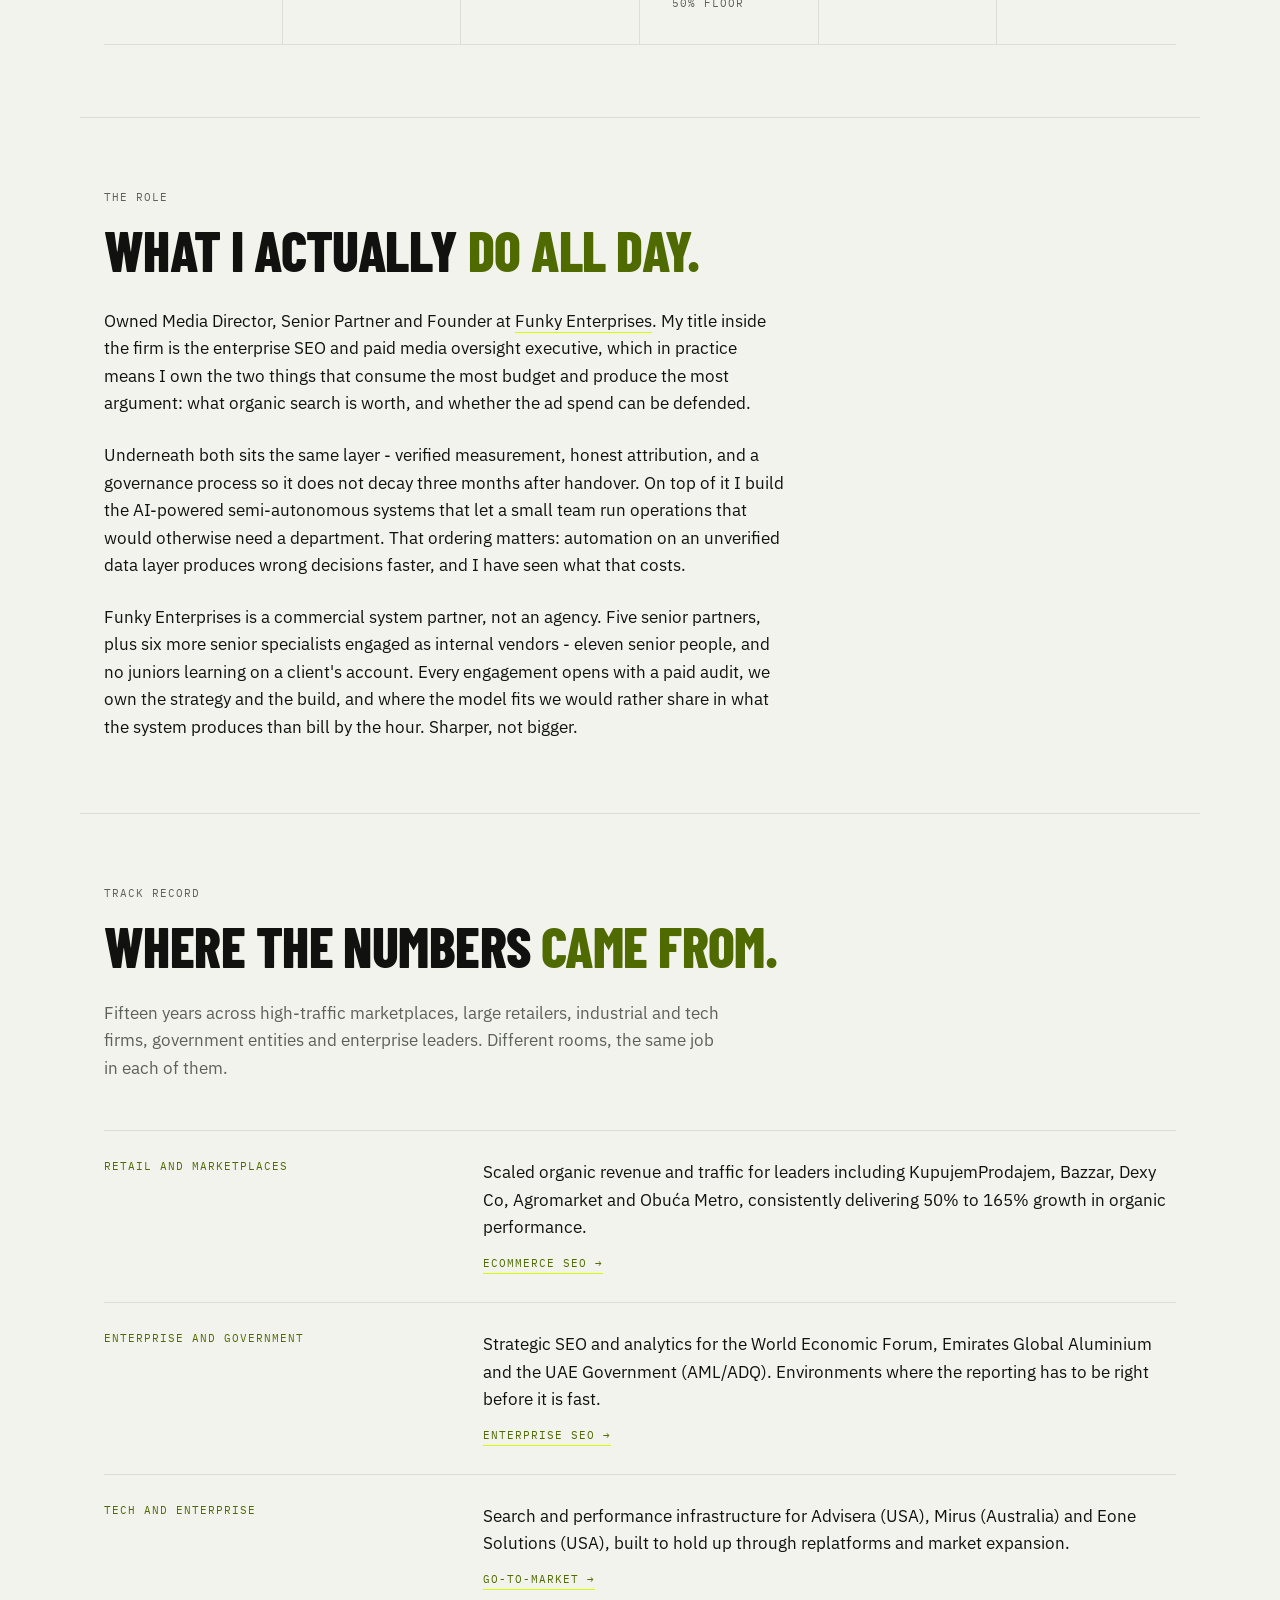
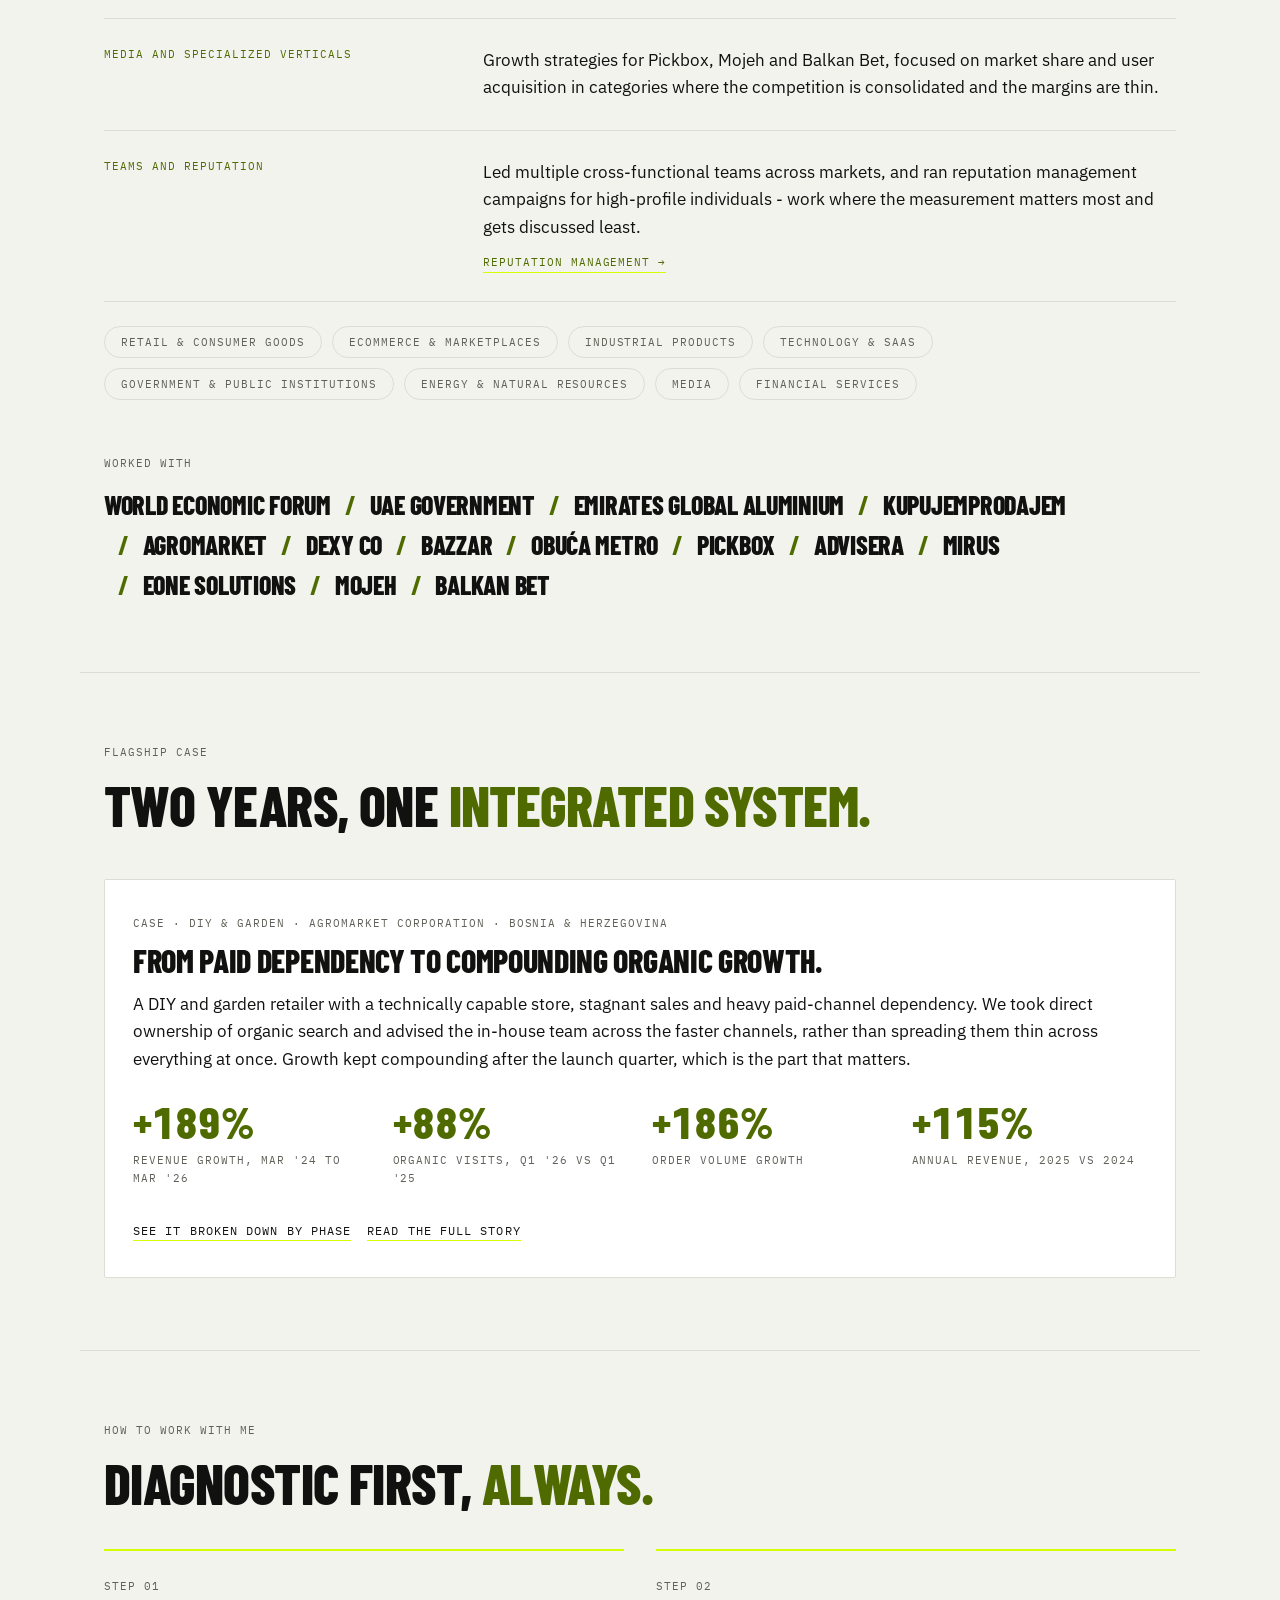
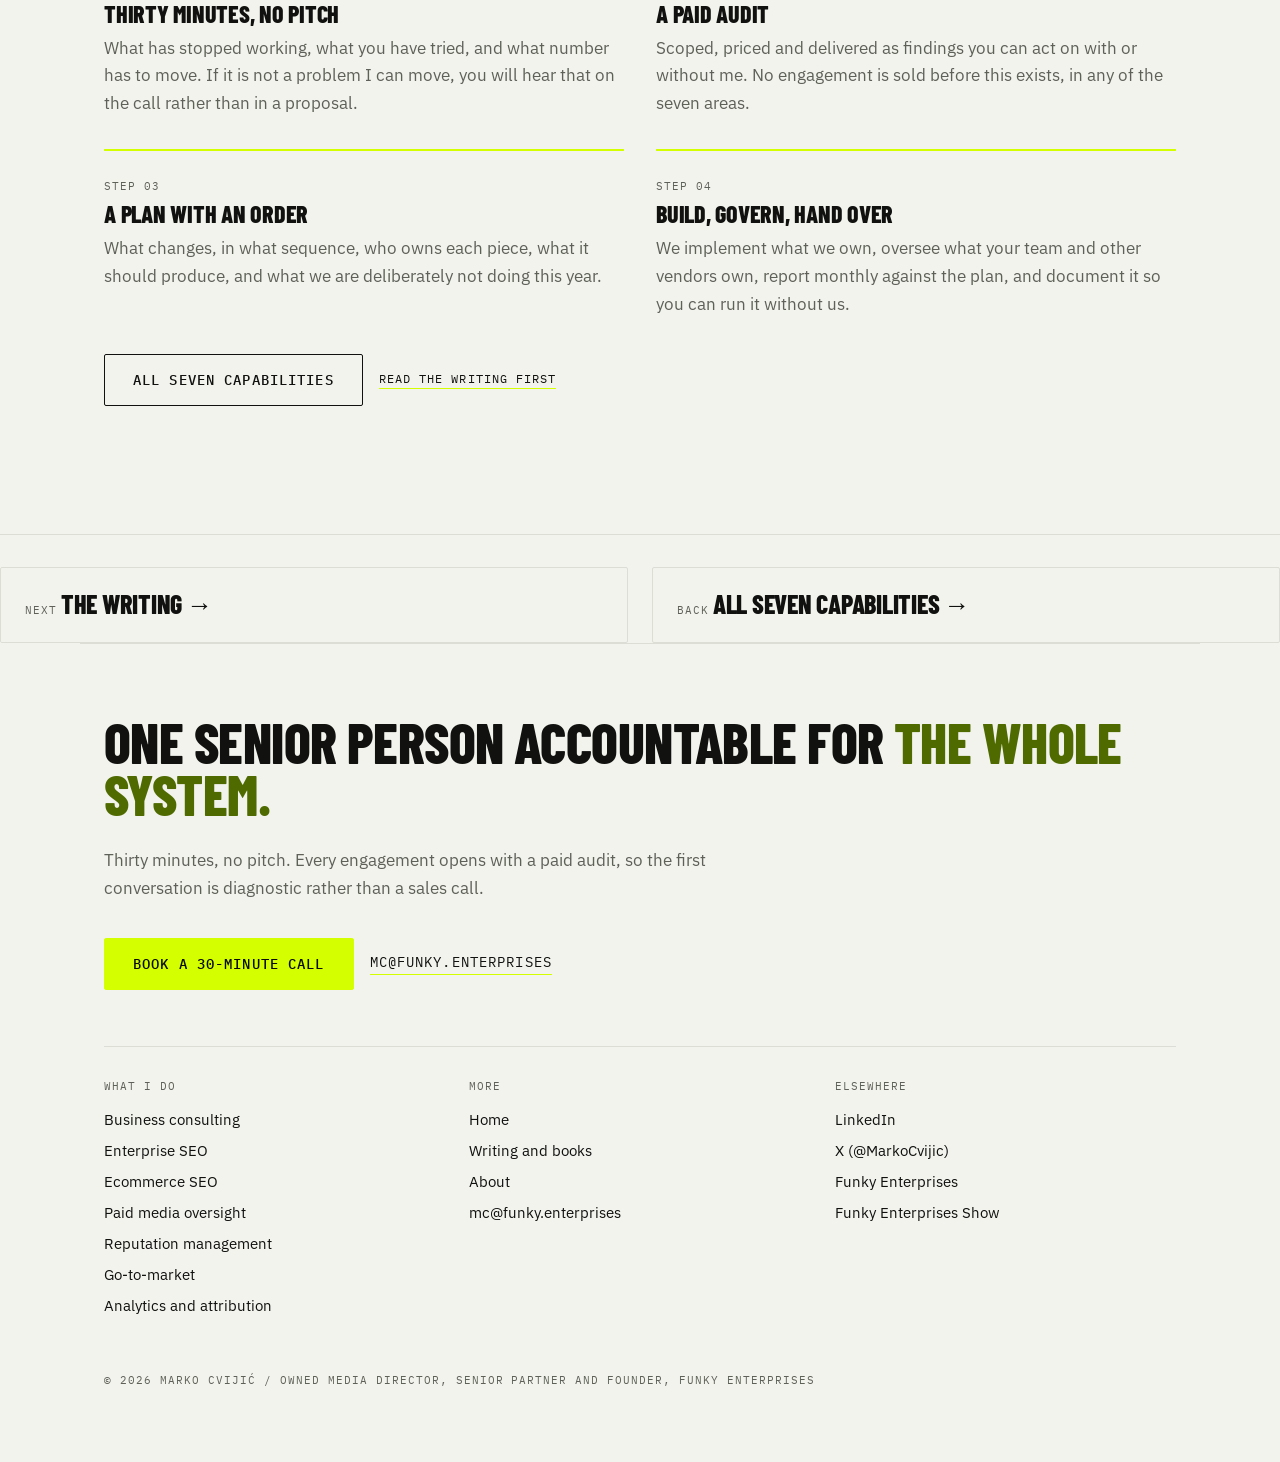
==== commit 32660e67: "Correct the team claim and rebuild the structured data as one linked graph The firm description was " ====
--- a/about/index.html
+++ b/about/index.html
@@ -43,38 +43,147 @@
 <script type="application/ld+json">
 {
   "@context": "https://schema.org",
-  "@type": "Person",
-  "name": "Marko Cvijić",
-  "url": "https://markocvijic.co/",
-  "image": "https://markocvijic.co/assets/marko-cvijic.jpg",
-  "jobTitle": "Business Consultant, Commercial System Partner, Owned Media Director",
-  "description": "Business consultant and commercial system partner. Enterprise SEO, ecommerce SEO, paid media oversight for large ad spends, reputation management for high-profile business figures, and go-to-market for industrial and tech firms.",
-  "worksFor": {
-    "@type": "Organization",
-    "name": "Funky Enterprises",
-    "url": "https://funky.enterprises"
-  },
-  "address": {
-    "@type": "PostalAddress",
-    "addressLocality": "Belgrade",
-    "addressCountry": "RS"
-  },
-  "email": "mailto:mc@funky.enterprises",
-  "knowsAbout": [
-    "Business consulting",
-    "Commercial system design",
-    "Enterprise SEO",
-    "Ecommerce SEO",
-    "Paid media oversight and budget governance",
-    "Reputation management",
-    "Go-to-market strategy",
-    "Analytics and revenue attribution",
-    "AI-native marketing operations"
-  ],
-  "sameAs": [
-    "https://www.linkedin.com/in/markocvijic/",
-    "https://x.com/MarkoCvijic",
-    "https://funky.enterprises/team/marko-cvijic"
+  "@graph": [
+    {
+      "@type": "Person",
+      "@id": "https://markocvijic.co/#person",
+      "name": "Marko Cvijić",
+      "givenName": "Marko",
+      "familyName": "Cvijić",
+      "url": "https://markocvijic.co/",
+      "mainEntityOfPage": {
+        "@id": "https://markocvijic.co/about/#webpage"
+      },
+      "image": {
+        "@id": "https://markocvijic.co/#portrait"
+      },
+      "jobTitle": "Business Consultant, Commercial System Partner, Owned Media Director",
+      "description": "Business consultant and commercial system partner. Enterprise SEO, ecommerce SEO, paid media oversight for large ad spends, reputation management for high-profile business figures, and go-to-market for industrial and tech firms.",
+      "worksFor": {
+        "@id": "https://funky.enterprises/#organization"
+      },
+      "address": {
+        "@type": "PostalAddress",
+        "addressLocality": "Belgrade",
+        "addressCountry": "RS"
+      },
+      "email": "mailto:mc@funky.enterprises",
+      "knowsLanguage": [
+        "en",
+        "sr"
+      ],
+      "knowsAbout": [
+        "Business consulting",
+        "Commercial system design",
+        "Enterprise SEO",
+        "Ecommerce SEO",
+        "Paid media oversight and budget governance",
+        "Reputation management",
+        "Go-to-market strategy",
+        "Analytics and revenue attribution",
+        "AI-native marketing operations"
+      ],
+      "sameAs": [
+        "https://www.linkedin.com/in/markocvijic/",
+        "https://x.com/MarkoCvijic",
+        "https://funky.enterprises/team/marko-cvijic"
+      ]
+    },
+    {
+      "@type": "Organization",
+      "@id": "https://funky.enterprises/#organization",
+      "name": "Funky Enterprises",
+      "url": "https://funky.enterprises",
+      "description": "Commercial system partner rather than an agency. Five senior partners plus six senior specialists engaged as internal vendors, and no juniors.",
+      "founder": {
+        "@id": "https://markocvijic.co/#person"
+      },
+      "member": {
+        "@id": "https://markocvijic.co/#person"
+      },
+      "areaServed": [
+        {
+          "@type": "Place",
+          "name": "Europe"
+        },
+        {
+          "@type": "Place",
+          "name": "Middle East"
+        },
+        {
+          "@type": "Place",
+          "name": "North America"
+        },
+        {
+          "@type": "Place",
+          "name": "Australia"
+        }
+      ]
+    },
+    {
+      "@type": "ImageObject",
+      "@id": "https://markocvijic.co/#portrait",
+      "url": "https://markocvijic.co/assets/marko-cvijic.jpg",
+      "contentUrl": "https://markocvijic.co/assets/marko-cvijic.jpg",
+      "width": 800,
+      "height": 800,
+      "caption": "Marko Cvijić"
+    },
+    {
+      "@type": "WebSite",
+      "@id": "https://markocvijic.co/#website",
+      "url": "https://markocvijic.co/",
+      "name": "Marko Cvijić",
+      "description": "Business consultant and commercial system partner. Enterprise SEO, ecommerce SEO, paid media oversight for large ad spends, reputation management for high-profile business figures, and go-to-market for industrial and tech firms.",
+      "inLanguage": "en",
+      "publisher": {
+        "@id": "https://markocvijic.co/#person"
+      },
+      "copyrightHolder": {
+        "@id": "https://markocvijic.co/#person"
+      }
+    },
+    {
+      "@type": "AboutPage",
+      "@id": "https://markocvijic.co/about/#webpage",
+      "url": "https://markocvijic.co/about/",
+      "name": "About Marko Cvijić - Owned Media Director, Funky Enterprises",
+      "description": "Marko Cvijić, business consultant and commercial system partner in Belgrade. Owned Media Director, Senior Partner and Founder at Funky Enterprises. Fifteen years, 100+ organizations, 10+ markets, including the World Economic Forum, the UAE Government and Emirates Global Aluminium.",
+      "isPartOf": {
+        "@id": "https://markocvijic.co/#website"
+      },
+      "inLanguage": "en",
+      "about": {
+        "@id": "https://markocvijic.co/#person"
+      },
+      "breadcrumb": {
+        "@id": "https://markocvijic.co/about/#breadcrumb"
+      },
+      "mainEntity": {
+        "@id": "https://markocvijic.co/#person"
+      },
+      "primaryImageOfPage": {
+        "@id": "https://markocvijic.co/#portrait"
+      }
+    },
+    {
+      "@type": "BreadcrumbList",
+      "@id": "https://markocvijic.co/about/#breadcrumb",
+      "itemListElement": [
+        {
+          "@type": "ListItem",
+          "position": 1,
+          "name": "Marko Cvijić",
+          "item": "https://markocvijic.co/"
+        },
+        {
+          "@type": "ListItem",
+          "position": 2,
+          "name": "About",
+          "item": "https://markocvijic.co/about/"
+        }
+      ]
+    }
   ]
 }
 </script>
@@ -166,7 +275,7 @@
     <div class="body prose">
       <p>Owned Media Director, Senior Partner and Founder at <a class="inlink" href="https://funky.enterprises/" target="_blank" rel="noopener noreferrer">Funky Enterprises</a>. My title inside the firm is the enterprise SEO and paid media oversight executive, which in practice means I own the two things that consume the most budget and produce the most argument: what organic search is worth, and whether the ad spend can be defended.</p>
       <p>Underneath both sits the same layer - verified measurement, honest attribution, and a governance process so it does not decay three months after handover. On top of it I build the AI-powered semi-autonomous systems that let a small team run operations that would otherwise need a department. That ordering matters: automation on an unverified data layer produces wrong decisions faster, and I have seen what that costs.</p>
-      <p>Funky Enterprises is a commercial system partner, not an agency. Five senior operators, no employees, no juniors learning on a client's account. Every engagement opens with a paid audit, we own the strategy and the build, and where the model fits we would rather share in what the system produces than bill by the hour. Sharper, not bigger.</p>
+      <p>Funky Enterprises is a commercial system partner, not an agency. Five senior partners, plus six more senior specialists engaged as internal vendors - eleven senior people, and no juniors learning on a client's account. Every engagement opens with a paid audit, we own the strategy and the build, and where the model fits we would rather share in what the system produces than bill by the hour. Sharper, not bigger.</p>
     </div>
   </section>
 
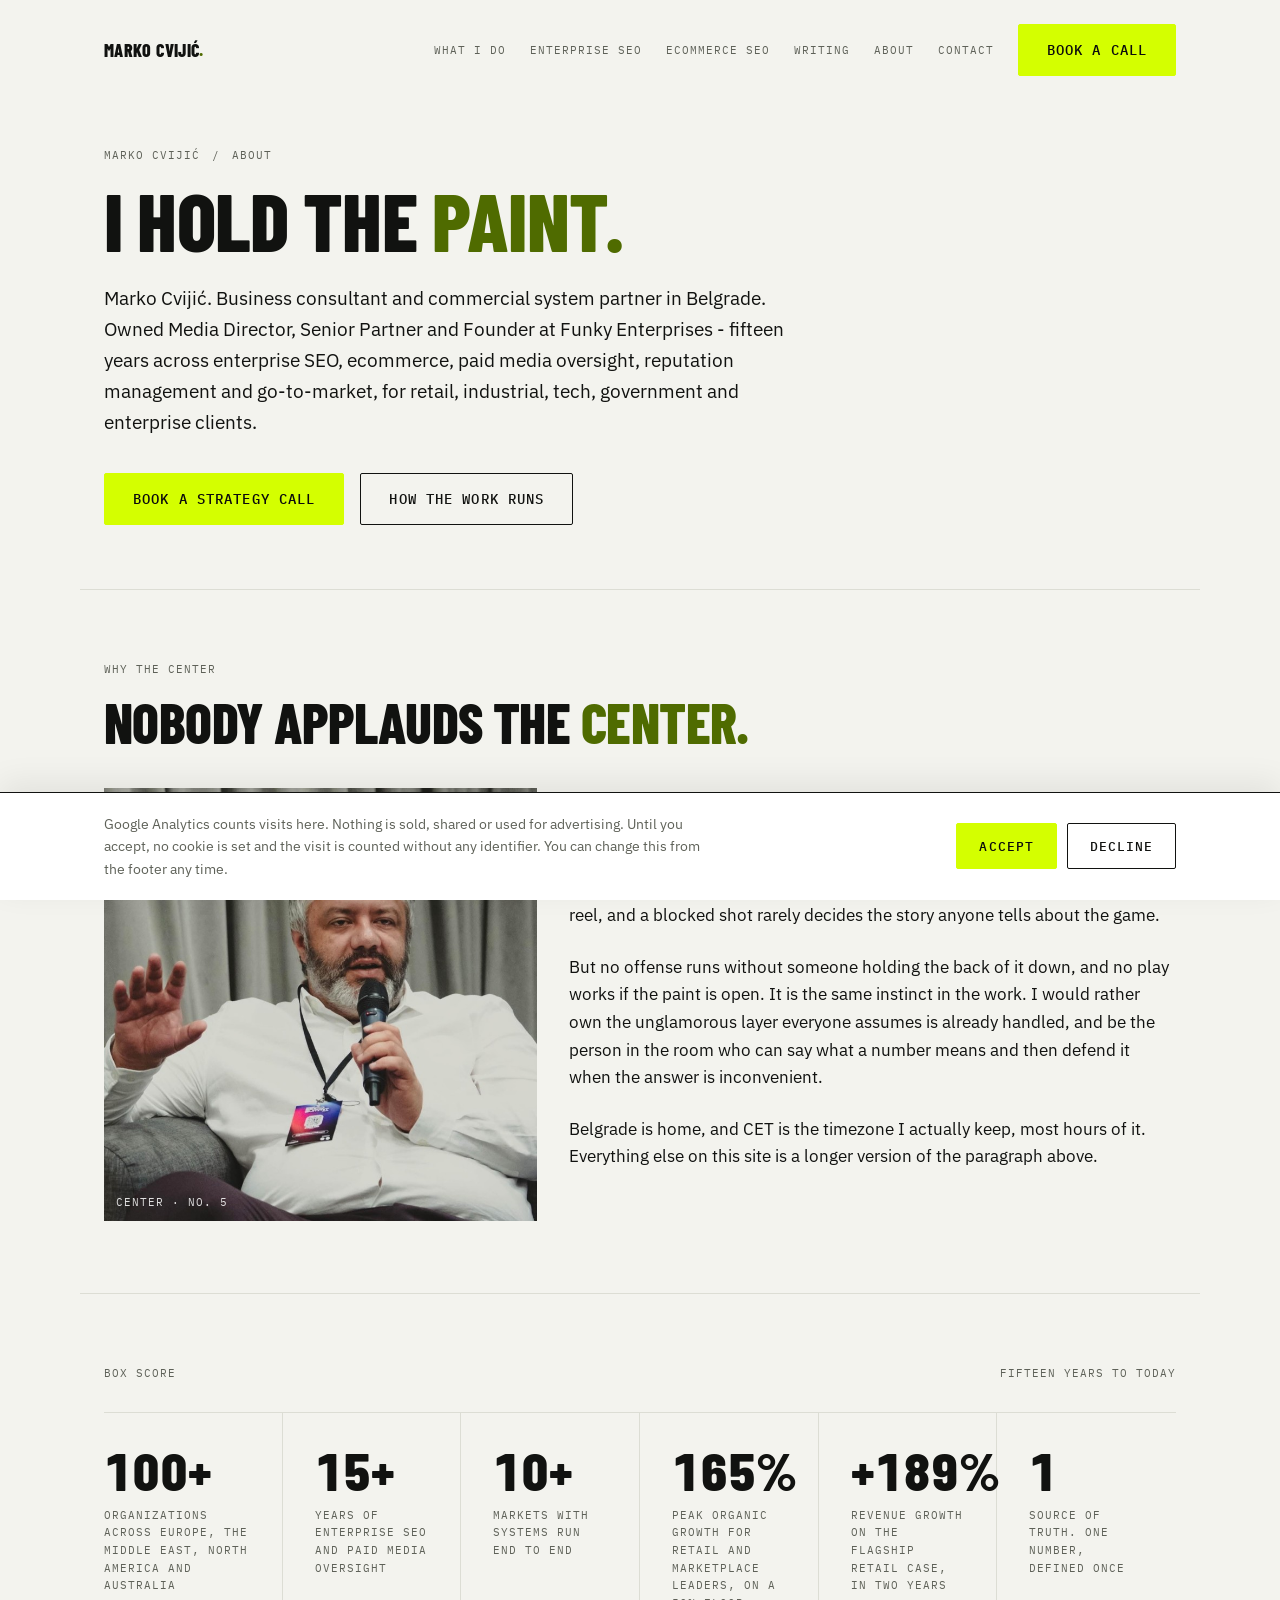
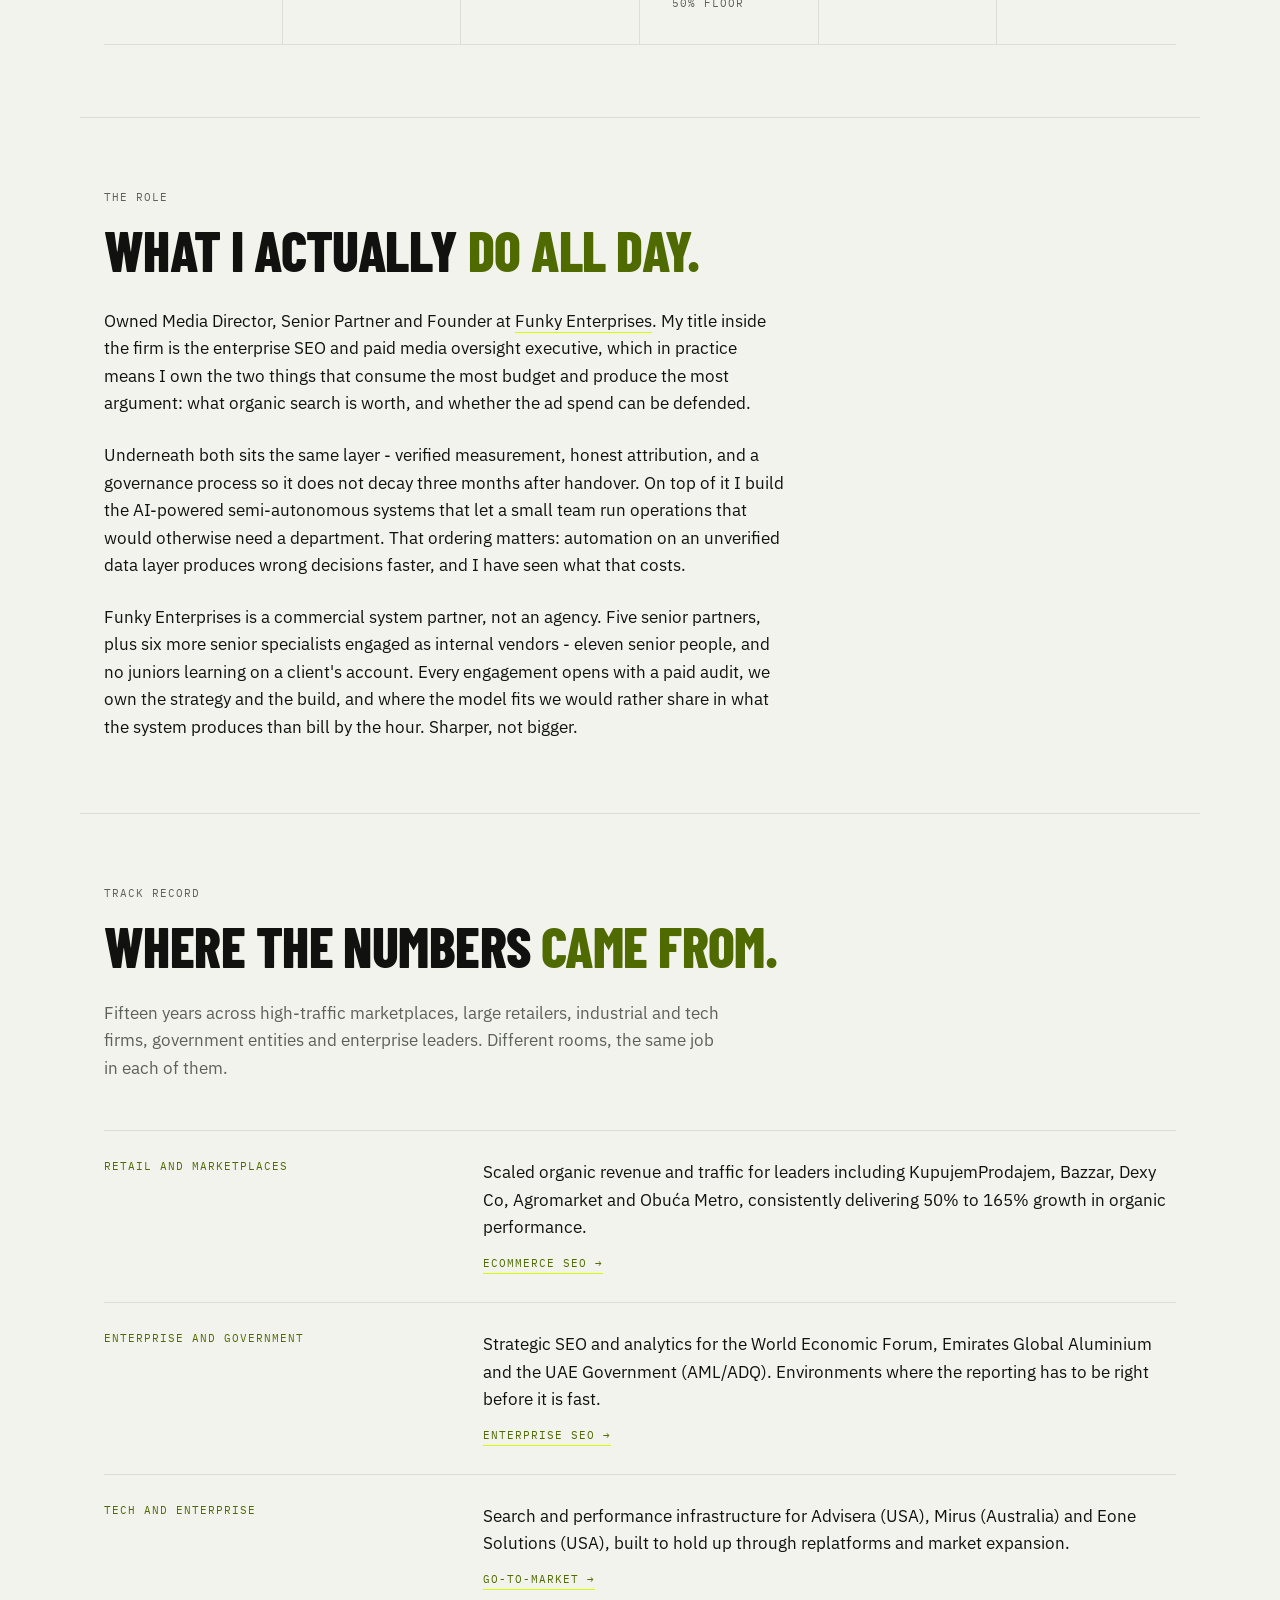
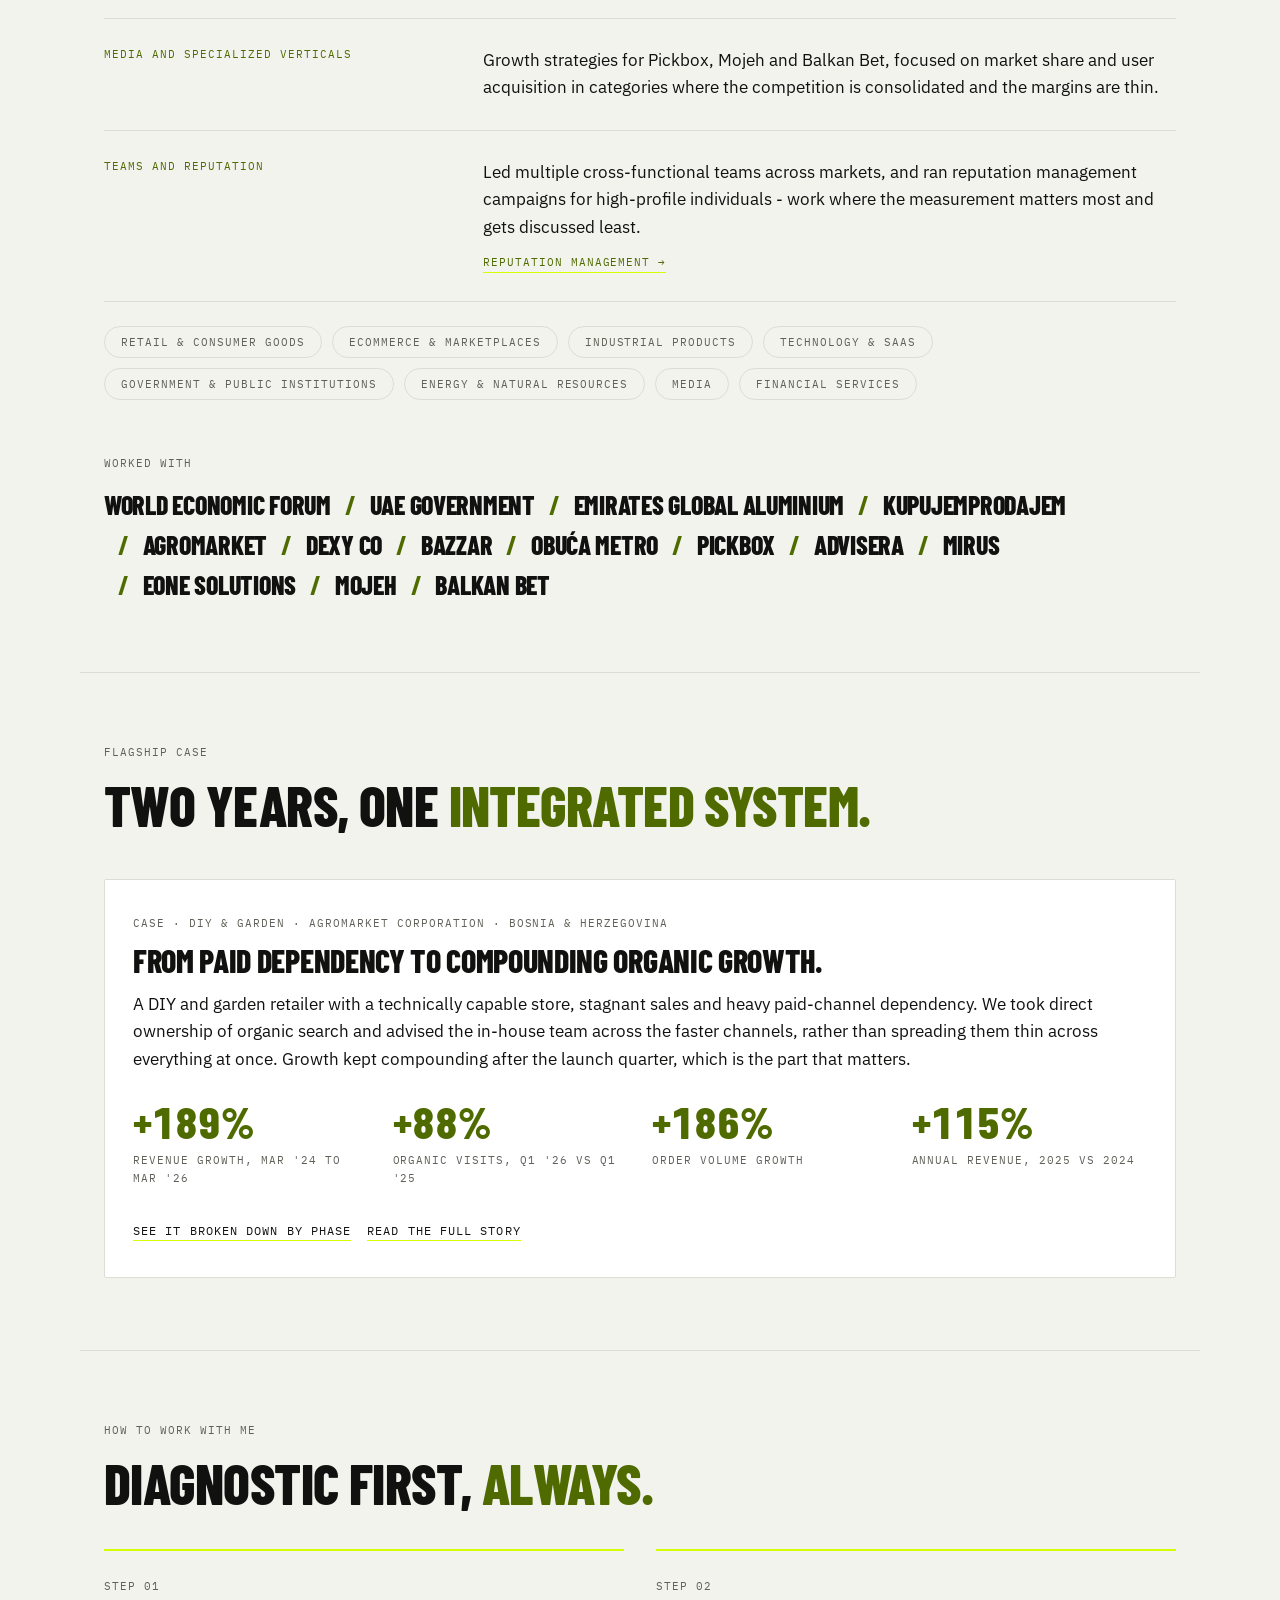
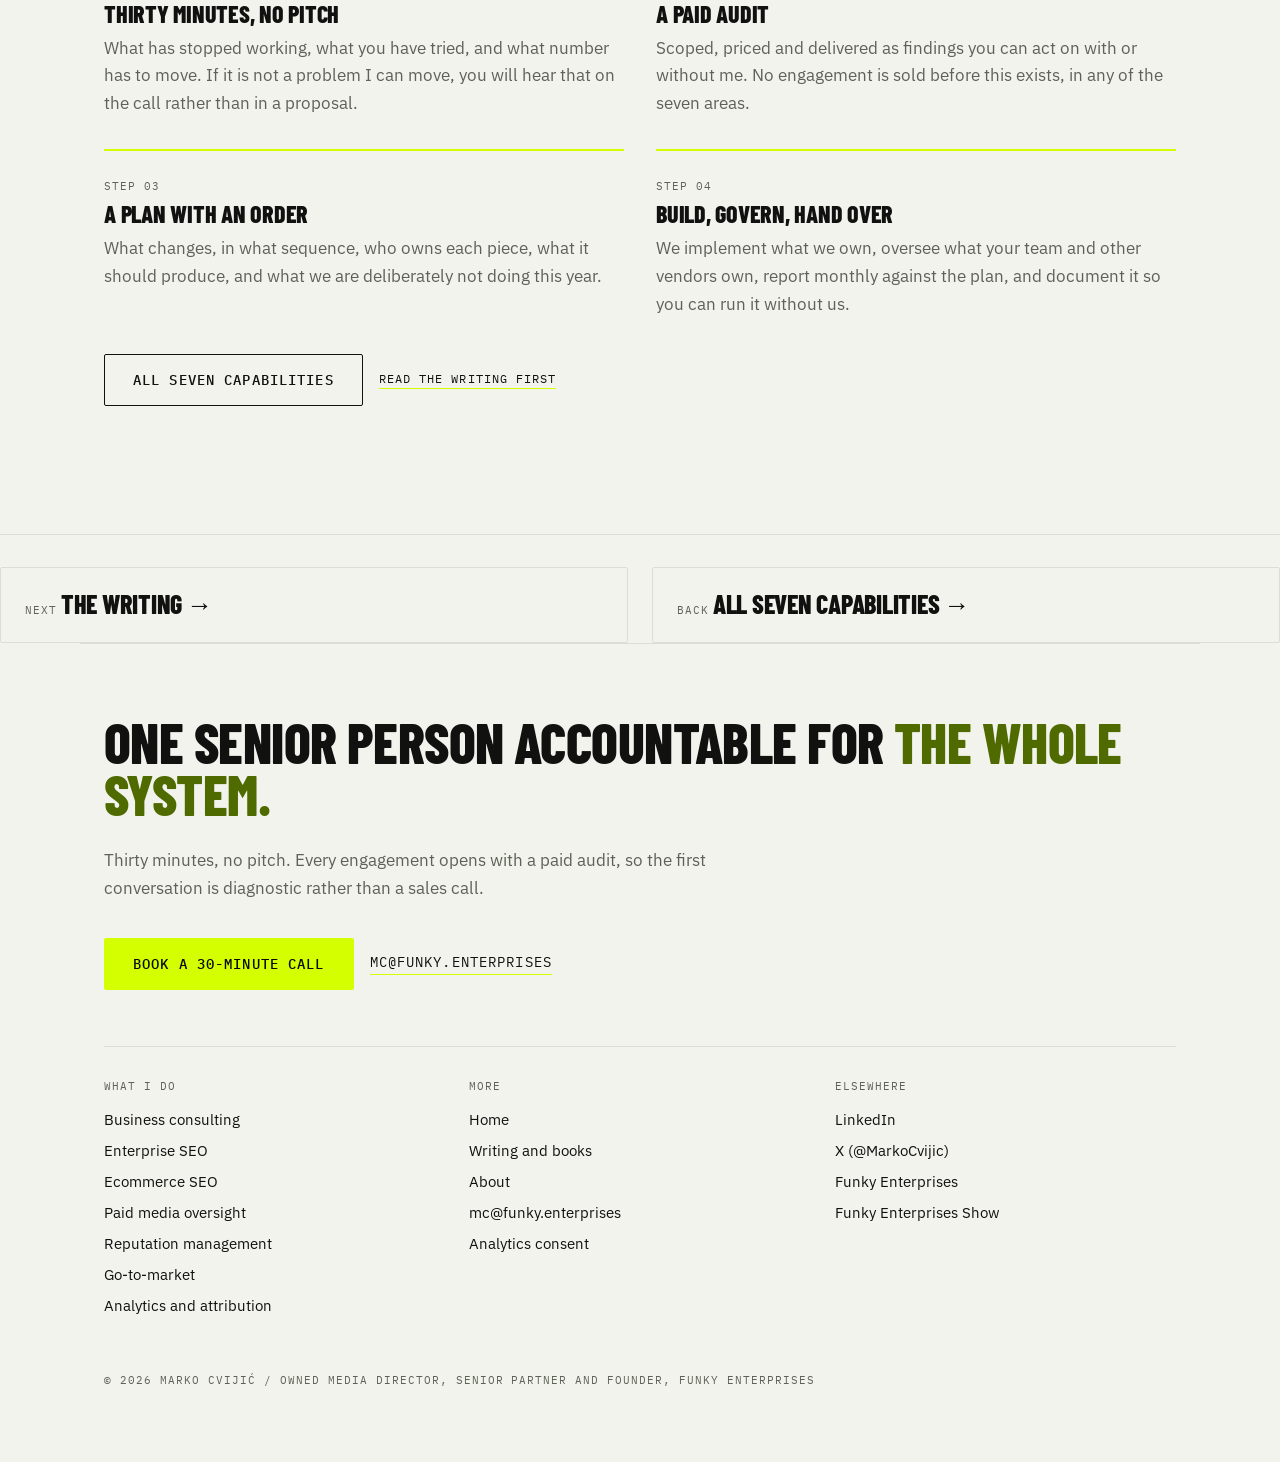
==== commit 01e2e6e5: "Add Consent Mode v2 in advanced mode with a consent banner No storage on a visitor's machine until t" ====
--- a/about/index.html
+++ b/about/index.html
@@ -23,14 +23,53 @@
 <meta name="twitter:image" content="https://markocvijic.co/assets/marko-cvijic.jpg">
 
 <script>
-/* GitHub Pages cannot issue a server-side redirect, so push http to https here.
-   Remove once "Enforce HTTPS" is enabled in the repository Pages settings. */
+/* GA4 with Consent Mode v2, advanced mode.
+
+   Advanced, not basic: the tag loads for everyone, but every signal defaults to
+   "denied", so until the visitor accepts, GA4 sends cookieless pings - no
+   identifiers, no analytics cookie. That keeps modelled traffic numbers for
+   people who decline and sets nothing on their machine.
+
+   The two ad_* signals and ad_storage are never granted, by design. This site
+   runs no advertising, so there is nothing to ask permission for. If a Google
+   Ads tag is ever added here, the banner has to grow a second choice - do not
+   just flip these to "granted".
+
+   The library load is gated on the live hostname so local preview and automated
+   checks never reach the property. The consent state itself is read on every
+   hostname, so the banner is testable locally with the tag switched off. */
 (function () {
-  var l = window.location;
-  if (l.protocol === "http:" && l.hostname.indexOf("localhost") === -1 &&
-      l.hostname !== "127.0.0.1") {
-    l.replace("https:" + l.href.substring(l.protocol.length));
-  }
+  var KEY = "mc-consent", TTL = 31536000000, choice = null;
+  try {
+    var raw = localStorage.getItem(KEY), saved = raw && JSON.parse(raw);
+    if (saved && saved.v === 1 && typeof saved.ts === "number" &&
+        Date.now() - saved.ts < TTL) choice = saved.analytics;
+  } catch (e) { /* storage blocked - treat as no choice yet */ }
+  window.mcConsent = { key: KEY, ttl: TTL, choice: choice };
+
+  if (!/(^|\.)markocvijic\.co$/.test(location.hostname)) return;
+  window.dataLayer = window.dataLayer || [];
+  window.gtag = function () { window.dataLayer.push(arguments); };
+
+  /* Defaults go in before gtag.js is appended, which is the whole point of
+     doing this here rather than in the banner script at the end of <body>.
+     A returning visitor's stored yes is applied as the default, so there is no
+     denied-then-update round trip and no flicker. */
+  gtag("consent", "default", {
+    ad_storage: "denied",
+    ad_user_data: "denied",
+    ad_personalization: "denied",
+    analytics_storage: choice === "granted" ? "granted" : "denied",
+    wait_for_update: 500
+  });
+  gtag("set", "ads_data_redaction", true);
+  gtag("js", new Date());
+  gtag("config", "G-7G684NYNZ5");
+
+  var s = document.createElement("script");
+  s.async = true;
+  s.src = "https://www.googletagmanager.com/gtag/js?id=G-7G684NYNZ5";
+  document.head.appendChild(s);
 })();
 </script>
 
@@ -449,6 +488,7 @@
         <li><a href="/writing/">Writing and books</a></li>
         <li><a href="/about/">About</a></li>
         <li><a href="mailto:mc@funky.enterprises">mc@funky.enterprises</a></li>
+        <li><button type="button" class="consent-reopen">Analytics consent</button></li>
       </ul>
     </div>
     <div class="footer-col">
@@ -465,5 +505,61 @@
   <p class="mono copyright">© 2026 Marko Cvijić / Owned Media Director, Senior Partner and Founder, Funky Enterprises</p>
 </footer>
 
+<script>
+(function () {
+  var c = window.mcConsent;
+  if (!c) return;
+  var el = null;
+
+  function decide(value) {
+    c.choice = value;
+    try {
+      localStorage.setItem(c.key, JSON.stringify(
+        { v: 1, analytics: value, ts: Date.now() }));
+    } catch (e) { /* storage blocked - the choice holds for this page only */ }
+    if (window.gtag) gtag("consent", "update", { analytics_storage: value });
+    if (el) { el.remove(); el = null; }
+  }
+
+  /* Built from one HTML string rather than a pile of createElement calls, so
+     every class name appears as a real class attribute and the stylesheet
+     coverage check can see it. */
+  function open(focus) {
+    if (el) return;
+    var host = document.createElement("div");
+    host.innerHTML =
+      '<div class="consent" role="dialog" aria-label="Analytics consent" ' +
+        'tabindex="-1">' +
+        '<div class="consent-inner">' +
+          '<p class="consent-text">Google Analytics counts visits here. ' +
+          'Nothing is sold, shared or used for advertising. Until you accept, ' +
+          'no cookie is set and the visit is counted without any identifier. ' +
+          'You can change this from the footer any time.</p>' +
+          '<div class="consent-actions">' +
+            '<button type="button" class="consent-btn consent-accept" ' +
+              'data-consent="granted">Accept</button>' +
+            '<button type="button" class="consent-btn" ' +
+              'data-consent="denied">Decline</button>' +
+          '</div>' +
+        '</div>' +
+      '</div>';
+    el = host.firstChild;
+    el.addEventListener("click", function (ev) {
+      var b = ev.target.closest("[data-consent]");
+      if (b) decide(b.getAttribute("data-consent"));
+    });
+    document.body.appendChild(el);
+    if (focus) el.focus();
+  }
+
+  if (c.choice === null) open(false);
+
+  var reopen = document.querySelectorAll(".consent-reopen");
+  for (var i = 0; i < reopen.length; i++) {
+    reopen[i].addEventListener("click", function () { open(true); });
+  }
+})();
+</script>
+
 </body>
 </html>
--- a/styles.css
+++ b/styles.css
@@ -1032,7 +1032,108 @@
 }
 
 /* --------------------------------------------------------------------------
-   16. Motion
+   16. Consent banner
+
+   Injected by the script at the end of <body>, so these rules only ever apply
+   once. Accept and Decline are the same size and carry the same border - only
+   the fill differs. Making Decline harder to find would not be compliant, and
+   it is also just rude.
+   -------------------------------------------------------------------------- */
+
+.consent {
+  position: fixed;
+  left: 0;
+  right: 0;
+  bottom: 0;
+  z-index: 50;
+  background: var(--surface);
+  border-top: 1.5px solid var(--text);
+  box-shadow: 0 -10px 30px rgba(17, 18, 16, 0.07);
+}
+
+.consent-inner {
+  max-width: var(--wrap);
+  margin: 0 auto;
+  padding: 20px var(--gutter);
+  display: grid;
+  gap: 18px;
+  align-items: center;
+}
+
+.consent-text {
+  font-family: var(--font-body);
+  font-size: 14px;
+  line-height: 1.6;
+  color: var(--muted);
+  max-width: 76ch;
+}
+
+.consent-actions {
+  display: flex;
+  flex-wrap: wrap;
+  gap: 10px;
+}
+
+.consent-btn {
+  min-height: 46px;
+  padding: 0 22px;
+  border: 1.5px solid var(--text);
+  border-radius: 2px;
+  background: transparent;
+  color: var(--text);
+  font-family: var(--font-mono);
+  font-size: 13px;
+  font-weight: 500;
+  line-height: 1;
+  text-transform: uppercase;
+  letter-spacing: 0.08em;
+  cursor: pointer;
+  transition: background-color 0.15s, color 0.15s, border-color 0.15s;
+}
+
+.consent-accept {
+  background: var(--lime);
+  border-color: var(--lime);
+  color: #0b0b0c;
+}
+
+.consent-btn:hover {
+  border-color: var(--lime);
+  color: var(--lime-text);
+}
+
+.consent-accept:hover {
+  background: var(--text);
+  border-color: var(--text);
+  color: var(--lime);
+}
+
+/* The withdraw-consent entry point in the footer. Styled to sit in the sitemap
+   list as if it were one of the links, because semantically it is a control. */
+.consent-reopen {
+  padding: 0;
+  border: 0;
+  background: none;
+  font-family: inherit;
+  font-size: 15px;
+  color: var(--text);
+  text-align: left;
+  cursor: pointer;
+}
+
+.consent-reopen:hover {
+  color: var(--lime-text);
+}
+
+@media (min-width: 820px) {
+  .consent-inner {
+    grid-template-columns: 1fr auto;
+    gap: 32px;
+  }
+}
+
+/* --------------------------------------------------------------------------
+   17. Motion
    -------------------------------------------------------------------------- */
 
 @media (prefers-reduced-motion: reduce) {
